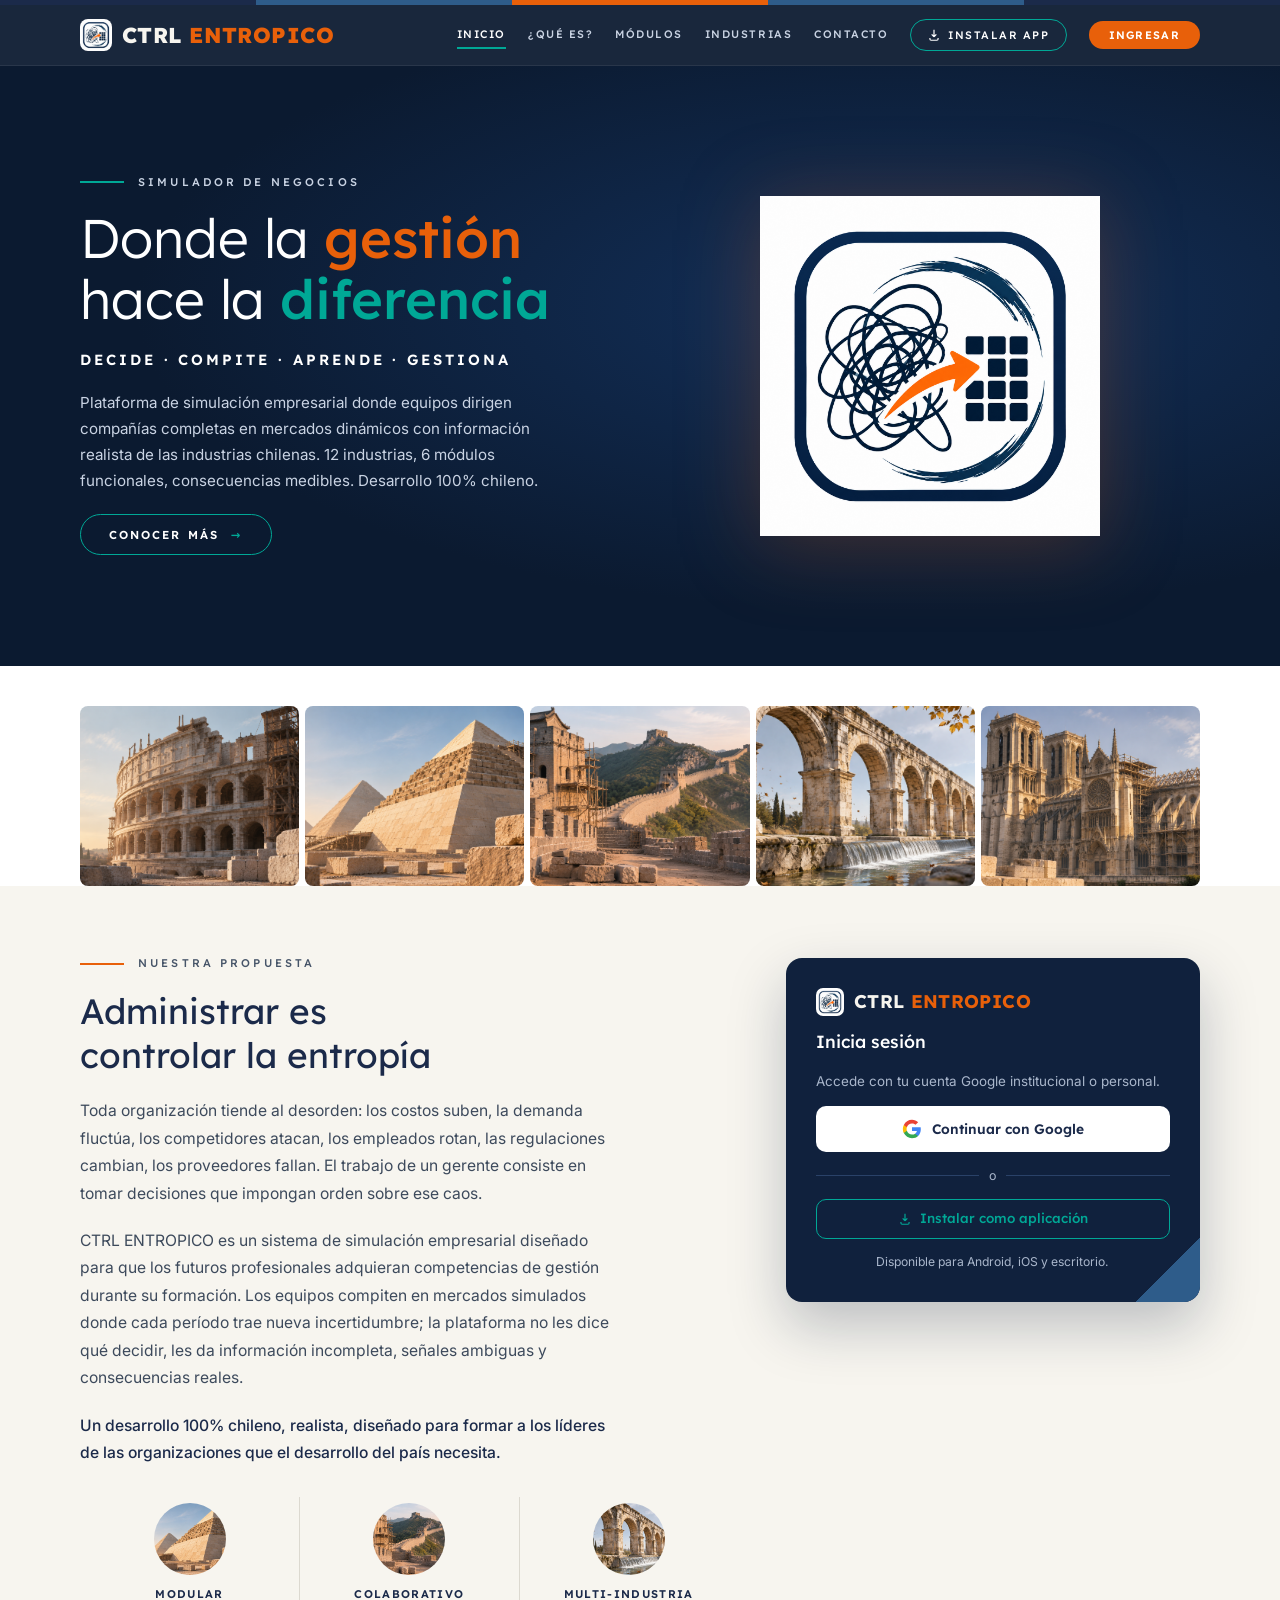
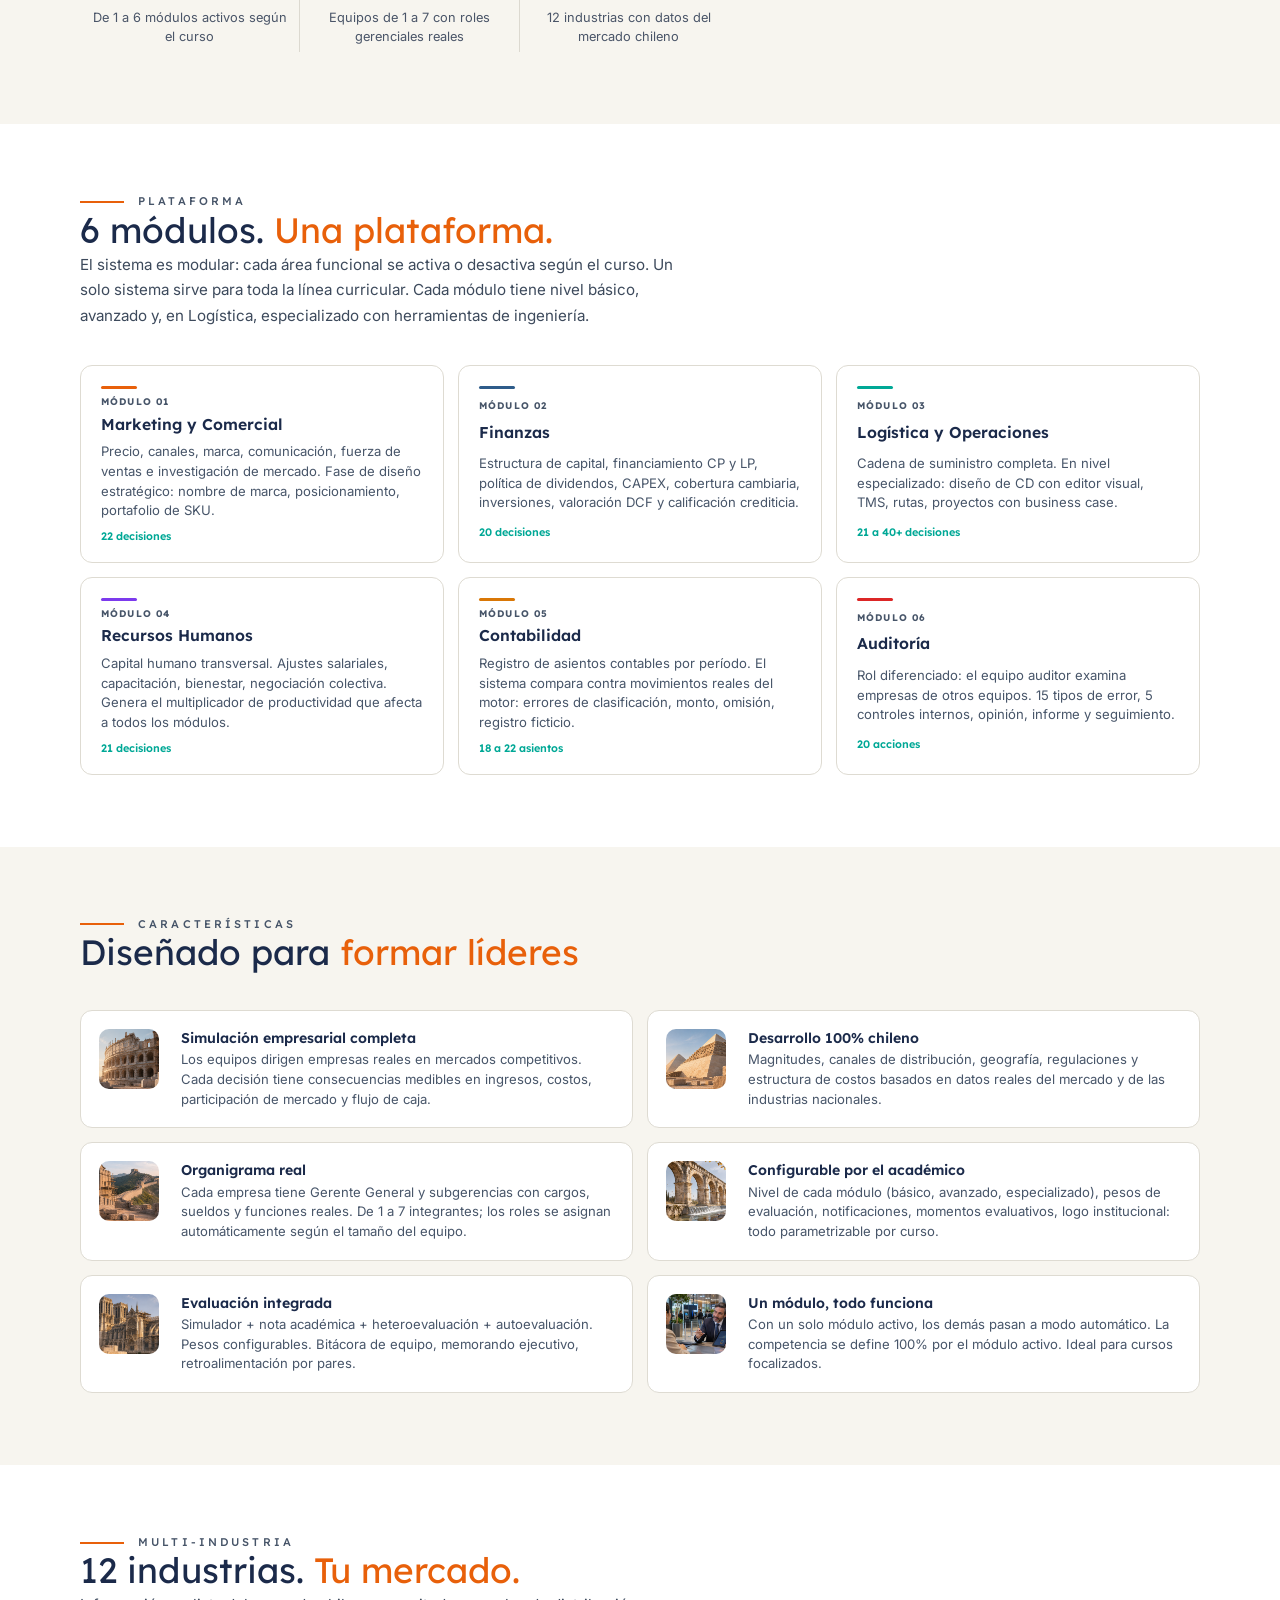
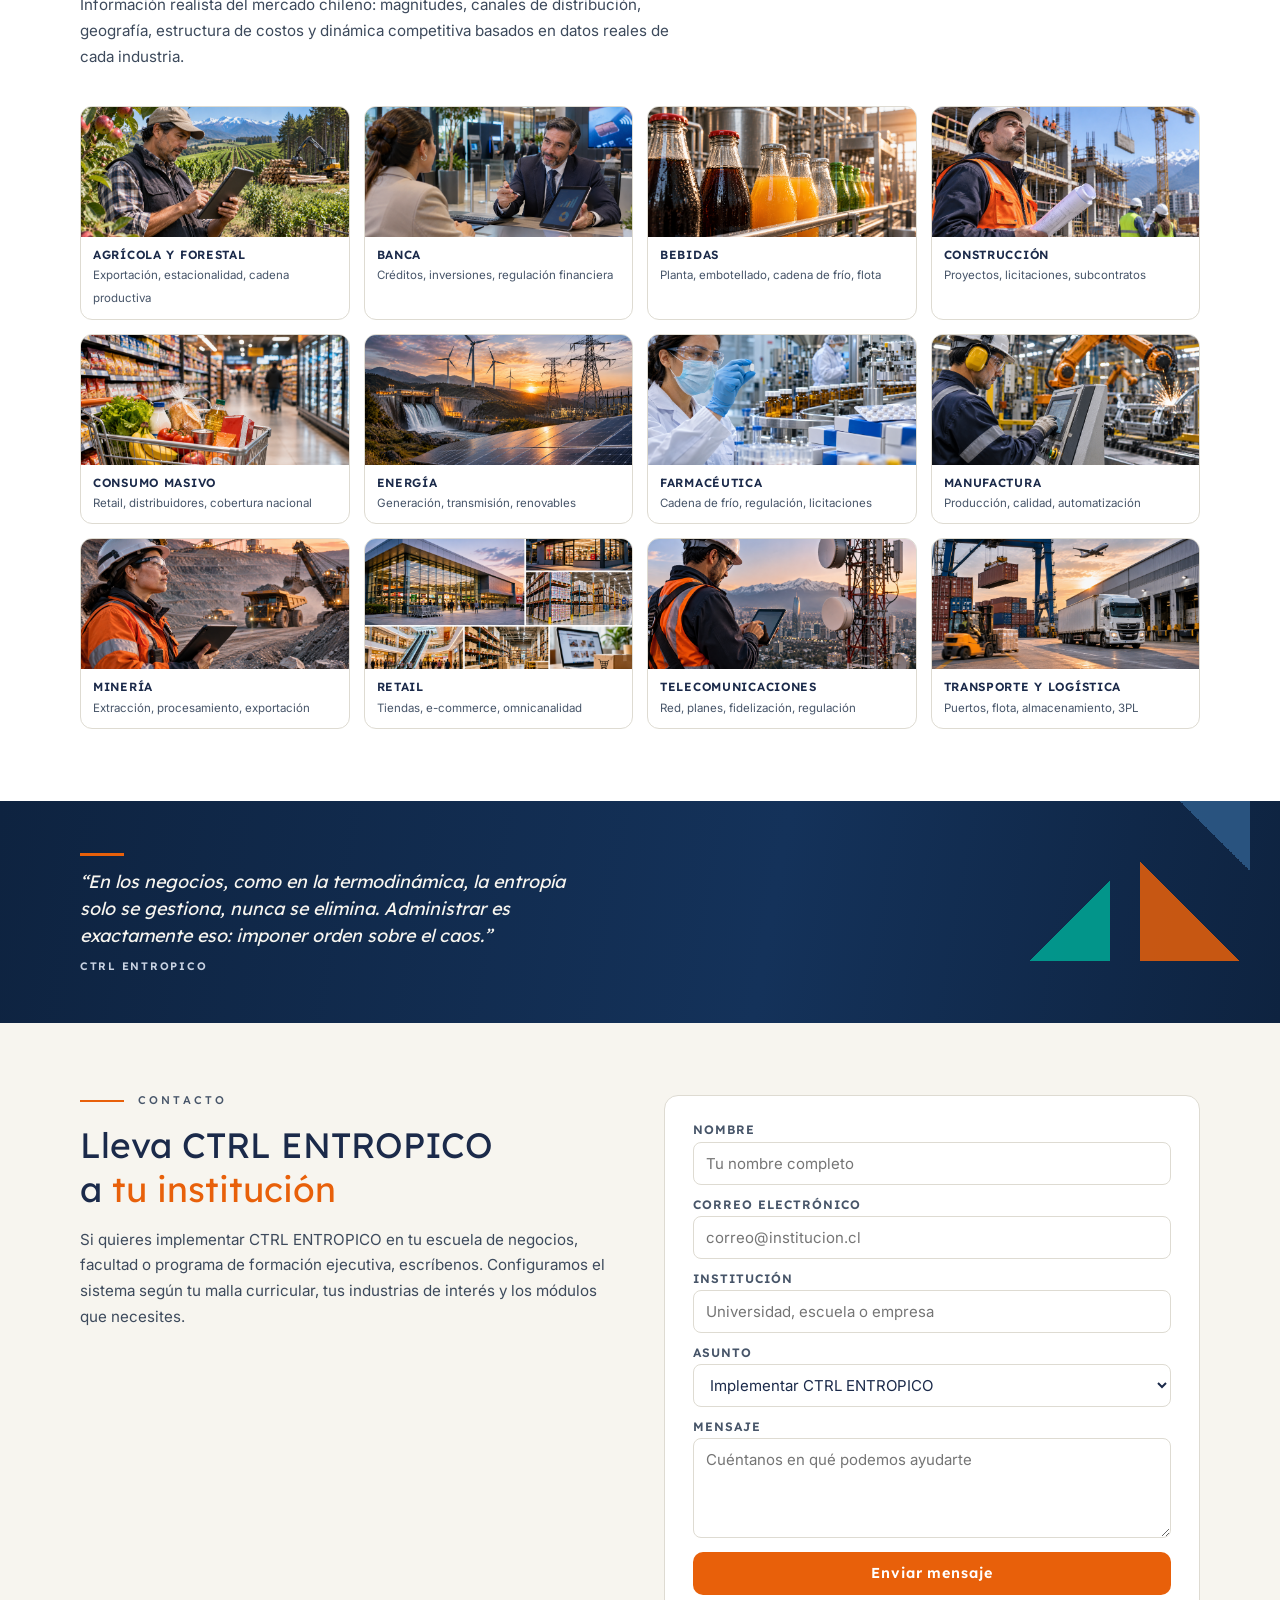
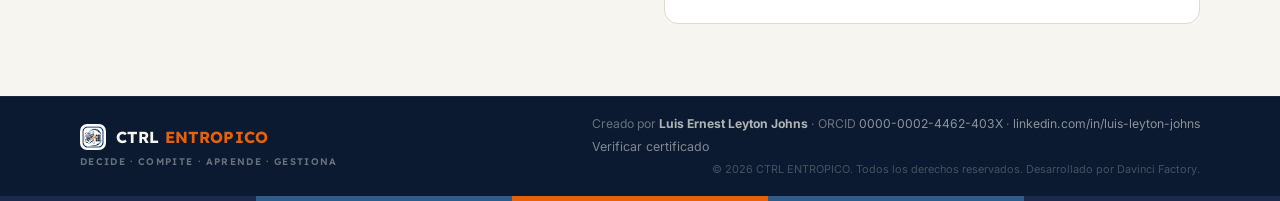
==== index.html @ 12abfb1a "Add files via upload" ====
<!DOCTYPE html>
<html lang="es">
<head>
<meta charset="utf-8">
<meta name="viewport" content="width=device-width, initial-scale=1, viewport-fit=cover">
<title>CTRL ENTROPICO &mdash; Simulador de Negocios</title>
<meta name="description" content="CTRL ENTROPICO: simulador de negocios con informaci&oacute;n realista del mercado chileno. 12 industrias, 6 m&oacute;dulos funcionales. Desarrollo 100% chileno.">
<link rel="preconnect" href="https://fonts.googleapis.com">
<link rel="stylesheet" href="https://fonts.googleapis.com/css2?family=Lexend:wght@300;400;500;600;700;800&family=Inter:wght@400;500;600&display=swap">
<link rel="icon" href="img/icon.png" type="image/png">
<style>
/* ═══════════════════════════════════════════════════
   CTRL ENTROPICO · Landing Page
   Tipograf&iacute;a: Lexend (display) + Inter (cuerpo)
   ═══════════════════════════════════════════════════ */
:root{
  --navy:#1B2A4A;--navy-deep:#0B1A30;--blue:#2E5C8A;
  --orange:#E8600A;--orange-t:#B84A08;--turquesa:#00A896;--turquesa-t:#007A6D;
  --marfil:#F7F5EF;--pizarra:#475569;--borde:#DEDBD2;--sup:#FFFFFF;--suave:#EFECE4;
  --disp:"Lexend",system-ui,sans-serif;--sans:"Inter",system-ui,sans-serif;
}
*{box-sizing:border-box}
html{scroll-behavior:smooth}
html,body{margin:0;min-height:100%}
body{background:var(--sup);color:var(--navy);font:15px/1.55 var(--sans)}
h1,h2,h3,h4{font-family:var(--disp);margin:0;text-wrap:balance}
a{color:var(--blue);text-decoration:none}
img{max-width:100%;display:block}
button{font:inherit;cursor:pointer}

/* Contenedor */
.in{max-width:1160px;margin:0 auto;padding-left:max(20px,env(safe-area-inset-left));padding-right:max(20px,env(safe-area-inset-right))}

/* Franja */
.franja{display:flex;height:5px}.franja i{flex:1}

/* ── BARRA NAV ── */
.p-barra{border-bottom:1px solid rgba(255,255,255,.07);position:sticky;top:0;z-index:20;background:rgba(11,26,48,.94);backdrop-filter:blur(8px)}
.p-barra .in{display:flex;align-items:center;justify-content:space-between;gap:16px;padding-block:14px}
.marca{display:flex;align-items:center;gap:10px;color:var(--marfil);text-decoration:none}
.marca img{height:32px;width:32px;border-radius:8px}
.marca .word{font:800 1.35rem/1 var(--disp);letter-spacing:.02em}
.marca .word em{font-style:normal;color:var(--orange)}
.p-nav{display:flex;gap:22px;align-items:center}
.p-nav a{color:#C9D3E3;font:500 .68rem/1 var(--disp);letter-spacing:.14em;text-transform:uppercase;padding:8px 0;border-bottom:2px solid transparent;transition:all .2s}
.p-nav a:hover,.p-nav a.activo{color:#fff;border-bottom-color:var(--turquesa)}
.p-nav .p-instalar{border:1px solid var(--turquesa);border-radius:999px;padding:8px 16px;color:#fff;display:inline-flex;align-items:center;gap:7px}
.p-nav .p-instalar:hover{background:rgba(0,168,150,.15)}
.p-nav .p-ingresar{background:var(--orange);border:0;border-radius:999px;padding:9px 20px;color:#fff;font:600 .68rem/1 var(--disp);letter-spacing:.12em;text-transform:uppercase}
.p-nav .p-ingresar:hover{background:var(--orange-t)}

/* ── HERO ── */
.p-hero{position:relative;overflow:hidden;background:radial-gradient(ellipse at 70% 40%,#13305A 0%,var(--navy-deep) 60%);min-height:600px;display:flex;align-items:center}
.p-hero .in{display:grid;grid-template-columns:1fr 1fr;align-items:center;gap:40px;padding-block:60px}
.p-texto{display:grid;gap:20px;position:relative;z-index:1}
.p-rotulo{display:flex;align-items:center;gap:14px;font:500 .7rem/1 var(--disp);letter-spacing:.28em;text-transform:uppercase;color:#C9D3E3}
.p-rotulo::before{content:"";width:44px;height:2px;background:var(--turquesa)}
.p-hero h1{font:300 clamp(2.2rem,4.5vw,3.4rem)/1.12 var(--disp);color:#fff}
.p-hero h1 em{font-style:normal;font-weight:500;color:var(--orange)}
.p-hero h1 b{font-weight:500;color:var(--turquesa)}
.p-lema{font:600 clamp(.76rem,1.3vw,.92rem)/1.4 var(--disp);letter-spacing:.2em;text-transform:uppercase;color:#fff;margin:0}
.p-bajada{margin:0;max-width:460px;font-size:.95rem;line-height:1.7;color:#C9D3E3}
.p-boton{justify-self:start;background:none;color:#fff;border:1.5px solid var(--turquesa);border-radius:999px;padding:14px 28px;font:600 .72rem/1 var(--disp);letter-spacing:.18em;text-transform:uppercase;display:inline-flex;gap:12px;transition:background .2s}
.p-boton:hover{background:rgba(0,168,150,.15)}
.p-boton span{color:var(--turquesa)}
/* Logo en hero */
.p-hero-logo{display:flex;align-items:center;justify-content:center}
.p-hero-logo img{max-width:340px;width:80%;filter:drop-shadow(0 8px 40px rgba(232,96,10,.25));animation:flotar 4s ease-in-out infinite}
@keyframes flotar{0%,100%{transform:translateY(0)}50%{transform:translateY(-12px)}}

/* ── GALERÍA CIVILIZACIONES ── */
.p-galeria{background:var(--sup);padding-block:40px 0}
.galeria-strip{display:flex;gap:6px;overflow:hidden;height:180px}
.galeria-strip img{height:100%;flex:1;min-width:0;object-fit:cover;border-radius:8px;transition:flex .3s}
.galeria-strip img:hover{flex:1.5}

/* ── PROPUESTA + LOGIN ── */
.p-propuesta{background:var(--marfil);color:var(--navy)}
.p-propuesta .in{display:grid;grid-template-columns:minmax(0,1.35fr) minmax(310px,.85fr);gap:48px;padding-block:72px;align-items:start}
.p-izq{display:grid;gap:20px}
.p-rotulo.oscuro{color:var(--pizarra)}
.p-rotulo.oscuro::before{background:var(--orange)}
.p-propuesta h2{font:400 clamp(1.6rem,2.8vw,2.2rem)/1.25 var(--disp);max-width:520px}
.p-parrafo{margin:0;font-size:.98rem;line-height:1.75;color:#3D4A5C;max-width:540px}
/* Pilares */
.pilares{display:grid;grid-template-columns:repeat(3,1fr);margin-top:10px}
.pilar{display:grid;justify-items:center;align-content:start;text-align:center;gap:8px;padding:6px 12px;border-left:1px solid #DCD9D0}
.pilar:first-child{border-left:0}
.pilar .ico{width:72px;height:72px;border-radius:50%;overflow:hidden}
.pilar .ico img{width:100%;height:100%;object-fit:cover}
.pilar b{font:600 .7rem/1.3 var(--disp);letter-spacing:.12em;text-transform:uppercase;margin-top:4px}
.pilar p{margin:0;font-size:.8rem;line-height:1.45;color:#4A5568}
/* Caja acceso */
.p-acceso{background:#10213D;color:#E8EEF7;border-radius:16px;padding:30px;display:grid;gap:14px;box-shadow:0 24px 56px rgba(16,33,61,.25);position:relative;overflow:hidden}
.p-acceso::after{content:"";position:absolute;right:0;bottom:0;width:64px;height:64px;background:linear-gradient(135deg,transparent 50%,var(--blue) 50%)}
.p-acceso .marca .word{font:700 1.15rem/1 var(--disp)}
.p-acceso h3{font:500 1.1rem/1.3 var(--disp);color:#fff;margin:0}
.p-sub{margin:4px 0 0;font-size:.84rem;color:#A9B6CB}
.btn-google{background:#fff;color:var(--navy);border:0;border-radius:10px;padding:13px;font:600 .86rem/1 var(--disp);display:flex;align-items:center;justify-content:center;gap:10px;width:100%;position:relative;z-index:1}
.btn-google:hover{background:#f0f0f0}
.btn-google svg{width:20px;height:20px;flex:none}
.p-sep{display:flex;align-items:center;gap:10px;font-size:.78rem;color:#A9B6CB}
.p-sep::before,.p-sep::after{content:"";flex:1;height:1px;background:#2A4268}
.p-entrar{background:none;color:var(--turquesa);border:1px solid var(--turquesa);border-radius:10px;padding:12px;font:500 .84rem/1 var(--disp);display:flex;align-items:center;justify-content:center;gap:8px;width:100%;position:relative;z-index:1}
.p-entrar:hover{background:rgba(0,168,150,.1)}
.p-nota{margin:0;text-align:center;font-size:.76rem;color:#A9B6CB;position:relative;z-index:1}

/* ── MÓDULOS ── */
.p-modulos{background:var(--sup);padding-block:72px}
.p-modulos .in{display:grid;gap:36px}
.p-modulos h2{font:400 clamp(1.6rem,2.8vw,2.2rem)/1.25 var(--disp)}
.p-modulos h2 em{font-style:normal;color:var(--orange)}
.modulos-intro{font-size:.95rem;line-height:1.7;color:#3D4A5C;max-width:620px;margin:0}
.modulos-grid{display:grid;grid-template-columns:repeat(3,1fr);gap:14px}
.mod-card{background:var(--sup);border:1px solid var(--borde);border-radius:12px;padding:20px;display:grid;gap:8px;transition:border-color .2s}
.mod-card:hover{border-color:var(--blue)}
.mod-card .mod-borde{width:36px;height:3px;border-radius:2px}
.mod-card .mod-num{font:700 .6rem/1 var(--disp);letter-spacing:.12em;text-transform:uppercase;color:var(--pizarra)}
.mod-card h3{font:600 .98rem/1.25 var(--disp)}
.mod-card p{margin:0;font-size:.82rem;line-height:1.5;color:var(--pizarra)}
.mod-card .mod-tag{font:600 .68rem/1 var(--disp);color:var(--turquesa);margin-top:2px}

/* ── CARACTERÍSTICAS ── */
.p-caract{background:var(--marfil);padding-block:72px}
.p-caract .in{display:grid;gap:36px}
.p-caract h2{font:400 clamp(1.6rem,2.8vw,2.2rem)/1.25 var(--disp)}
.p-caract h2 em{font-style:normal;color:var(--orange)}
.caract-grid{display:grid;grid-template-columns:repeat(2,1fr);gap:14px}
.caract-item{display:grid;grid-template-columns:68px 1fr;gap:14px;align-items:start;padding:18px;background:var(--sup);border:1px solid var(--borde);border-radius:12px}
.caract-item .c-img{width:60px;height:60px;border-radius:10px;overflow:hidden}
.caract-item .c-img img{width:100%;height:100%;object-fit:cover}
.caract-item h4{font:600 .88rem/1.3 var(--disp);margin-bottom:3px}
.caract-item p{margin:0;font-size:.82rem;line-height:1.5;color:var(--pizarra)}

/* ── INDUSTRIAS ── */
.p-industrias{background:var(--sup);padding-block:72px}
.p-industrias .in{display:grid;gap:36px}
.p-industrias h2{font:400 clamp(1.6rem,2.8vw,2.2rem)/1.25 var(--disp)}
.p-industrias h2 em{font-style:normal;color:var(--orange)}
.p-industrias .intro{font-size:.95rem;line-height:1.7;color:#3D4A5C;max-width:600px;margin:0}
.ind-grid{display:grid;grid-template-columns:repeat(4,1fr);gap:14px}
.ind-card{border:1px solid var(--borde);border-radius:12px;overflow:hidden;background:var(--sup);transition:border-color .2s}
.ind-card:hover{border-color:var(--blue)}
.ind-card .ind-img{height:130px;overflow:hidden}
.ind-card .ind-img img{width:100%;height:100%;object-fit:cover;transition:transform .3s}
.ind-card:hover .ind-img img{transform:scale(1.05)}
.ind-card .ind-info{padding:10px 12px}
.ind-card .ind-info b{display:block;font:600 .74rem/1.3 var(--disp);letter-spacing:.06em;text-transform:uppercase}
.ind-card .ind-info small{font-size:.72rem;color:var(--pizarra);line-height:1.4}

/* ── CITA ── */
.p-cita{background:linear-gradient(100deg,#0E2340 0%,#14325A 60%,#0E2340 100%);position:relative;overflow:hidden}
.p-cita::after{content:"";position:absolute;right:0;top:0;bottom:0;width:300px;background:
  linear-gradient(135deg,transparent 50%,var(--turquesa) 50%) 50px 80px/80px 80px no-repeat,
  linear-gradient(45deg,var(--orange) 50%,transparent 50%) 160px 60px/100px 100px no-repeat,
  linear-gradient(225deg,var(--blue) 50%,transparent 50%) 200px 0/70px 70px no-repeat;opacity:.85}
.p-cita .in{padding-block:52px}
.p-cita blockquote{margin:0;max-width:500px;display:grid;gap:12px;position:relative;z-index:1}
.p-cita blockquote::before{content:"";width:44px;height:3px;background:var(--orange)}
.p-cita blockquote p{font:400 1.12rem/1.5 var(--disp);color:var(--marfil);font-style:italic;margin:0}
.p-cita cite{font:600 .68rem/1 var(--disp);letter-spacing:.16em;text-transform:uppercase;color:#C9D3E3;font-style:normal}

/* ── CONTACTO ── */
.p-contacto{background:var(--marfil);padding-block:72px}
.p-contacto .in{display:grid;grid-template-columns:1fr 1fr;gap:48px;align-items:start}
.p-contacto h2{font:400 clamp(1.6rem,2.8vw,2.2rem)/1.25 var(--disp)}
.p-contacto h2 em{font-style:normal;color:var(--orange)}
.contacto-info{display:grid;gap:16px}
.contacto-info p{margin:0;font-size:.95rem;line-height:1.7;color:#3D4A5C}
.contacto-dato{display:flex;align-items:center;gap:10px;font-size:.88rem;color:var(--navy)}
.contacto-dato svg{width:20px;height:20px;color:var(--orange);flex:none}
.contacto-form{background:var(--sup);border:1px solid var(--borde);border-radius:14px;padding:28px;display:grid;gap:14px}
.contacto-form label{font:600 .76rem/1 var(--disp);letter-spacing:.08em;text-transform:uppercase;color:var(--pizarra)}
.contacto-form input,.contacto-form textarea,.contacto-form select{width:100%;border:1px solid var(--borde);border-radius:8px;background:var(--sup);color:var(--navy);padding:10px 12px;font:15px/1.4 var(--sans)}
.contacto-form textarea{min-height:100px;resize:vertical}
.contacto-form input:focus,.contacto-form textarea:focus,.contacto-form select:focus{outline:2px solid var(--orange);outline-offset:2px}
.campo{display:grid;gap:5px}
.btn-enviar{background:var(--orange);color:#fff;border:0;border-radius:10px;padding:14px;font:600 .9rem/1 var(--disp);letter-spacing:.06em;width:100%}
.btn-enviar:hover{background:var(--orange-t)}
.form-ok{background:#E7F2EC;border:1px solid #B9D8C6;color:#1B6F45;border-radius:8px;padding:12px;font-size:.88rem;display:none}

/* ── FOOTER ── */
.p-footer{background:var(--navy-deep);border-top:1px solid rgba(255,255,255,.06)}
.p-footer .in{padding-block:18px;display:flex;justify-content:space-between;align-items:center;gap:16px;flex-wrap:wrap}
.p-footer .marca .word{font:700 1rem/1 var(--disp)}
.p-footer .lema{font:600 .6rem/1.4 var(--disp);letter-spacing:.14em;text-transform:uppercase;color:rgba(247,245,239,.4)}
.f-izq{display:grid;gap:5px}
.f-der{display:grid;gap:4px;text-align:right}
.f-der .autor{font-size:.76rem;color:rgba(247,245,239,.4)}
.f-der .autor a{color:rgba(247,245,239,.55)}
.f-der .autor a:hover{color:var(--orange)}
.f-der .copy{font-size:.68rem;color:rgba(247,245,239,.25)}
.f-links{display:flex;gap:12px}
.f-links a{color:rgba(247,245,239,.5);font-size:.78rem}
.f-links a:hover{color:var(--orange)}

/* ── RESPONSIVE ── */
@media(max-width:900px){
  .p-hero .in{grid-template-columns:1fr;text-align:center}
  .p-hero-logo{display:none}
  .p-texto{justify-items:center}
  .p-rotulo{justify-content:center}
  .p-bajada{text-align:center}
  .p-propuesta .in{grid-template-columns:1fr;gap:32px}
  .modulos-grid{grid-template-columns:repeat(2,1fr)}
  .caract-grid{grid-template-columns:1fr}
  .ind-grid{grid-template-columns:repeat(3,1fr)}
  .p-contacto .in{grid-template-columns:1fr}
}
@media(max-width:640px){
  .p-nav a:not(.p-instalar):not(.p-ingresar){display:none}
  .pilares{grid-template-columns:1fr}
  .modulos-grid{grid-template-columns:1fr}
  .ind-grid{grid-template-columns:repeat(2,1fr)}
  .galeria-strip{height:110px}
  .p-footer .in{flex-direction:column;text-align:center}
  .f-der{text-align:center}
}
</style>
</head>
<body>

<!-- Franja -->
<div class="franja">
  <i style="background:#1B2A4A"></i><i style="background:#2E5C8A"></i><i style="background:#E8600A"></i><i style="background:#2E5C8A"></i><i style="background:#1B2A4A"></i>
</div>

<!-- NAV -->
<nav class="p-barra">
  <div class="in">
    <a href="#" class="marca">
      <img src="img/icon.png" alt="CE">
      <span class="word">CTRL <em>ENTROPICO</em></span>
    </a>
    <div class="p-nav">
      <a href="#inicio" class="activo">Inicio</a>
      <a href="#que-es">&iquest;Qu&eacute; es?</a>
      <a href="#modulos">M&oacute;dulos</a>
      <a href="#industrias">Industrias</a>
      <a href="#contacto">Contacto</a>
      <a class="p-instalar" href="#" id="btn-install-nav">
        <svg width="14" height="14" fill="none" stroke="currentColor" stroke-width="2" viewBox="0 0 24 24"><path d="M12 3v12m0 0l-4-4m4 4l4-4M5 17v2a2 2 0 002 2h10a2 2 0 002-2v-2"/></svg>
        Instalar App
      </a>
      <a href="#acceso" class="p-ingresar">Ingresar</a>
    </div>
  </div>
</nav>

<!-- HERO -->
<section class="p-hero" id="inicio">
  <div class="in">
    <div class="p-texto">
      <div class="p-rotulo">Simulador de Negocios</div>
      <h1>Donde la <em>gesti&oacute;n</em> hace la <b>diferencia</b></h1>
      <p class="p-lema">Decide &middot; Compite &middot; Aprende &middot; Gestiona</p>
      <p class="p-bajada">
        Plataforma de simulaci&oacute;n empresarial donde equipos dirigen compa&ntilde;&iacute;as
        completas en mercados din&aacute;micos con informaci&oacute;n realista de las industrias
        chilenas. 12 industrias, 6 m&oacute;dulos funcionales, consecuencias medibles.
        Desarrollo 100% chileno.
      </p>
      <a href="#que-es" class="p-boton">Conocer m&aacute;s <span>&rarr;</span></a>
    </div>
    <div class="p-hero-logo">
      <img src="img/icon.png" alt="CTRL ENTROPICO">
    </div>
  </div>
</section>

<!-- GALERÍA CIVILIZACIONES -->
<section class="p-galeria">
  <div class="in">
    <div class="galeria-strip">
      <img src="img/landing/coliseo.png" alt="Coliseo">
      <img src="img/landing/piramides.png" alt="Pir&aacute;mides">
      <img src="img/landing/muralla.png" alt="Gran Muralla">
      <img src="img/landing/acueducto.png" alt="Acueducto">
      <img src="img/landing/notredame.png" alt="Notre-Dame">
    </div>
  </div>
</section>

<!-- PROPUESTA + LOGIN -->
<section class="p-propuesta" id="que-es">
  <div class="in">
    <div class="p-izq">
      <div class="p-rotulo oscuro">Nuestra propuesta</div>
      <h2>Administrar es controlar la entrop&iacute;a</h2>
      <p class="p-parrafo">
        Toda organizaci&oacute;n tiende al desorden: los costos suben, la demanda fluct&uacute;a,
        los competidores atacan, los empleados rotan, las regulaciones cambian, los proveedores fallan.
        El trabajo de un gerente consiste en tomar decisiones que impongan orden sobre ese caos.
      </p>
      <p class="p-parrafo">
        CTRL ENTROPICO es un sistema de simulaci&oacute;n empresarial dise&ntilde;ado para que los
        futuros profesionales adquieran competencias de gesti&oacute;n durante su formaci&oacute;n.
        Los equipos compiten en mercados simulados donde cada per&iacute;odo trae nueva incertidumbre;
        la plataforma no les dice qu&eacute; decidir, les da informaci&oacute;n incompleta,
        se&ntilde;ales ambiguas y consecuencias reales.
      </p>
      <p class="p-parrafo" style="font-weight:500;color:var(--navy)">
        Un desarrollo 100% chileno, realista, dise&ntilde;ado para formar a los l&iacute;deres
        de las organizaciones que el desarrollo del pa&iacute;s necesita.
      </p>

      <div class="pilares">
        <div class="pilar">
          <div class="ico"><img src="img/landing/piramides.png" alt=""></div>
          <b>Modular</b>
          <p>De 1 a 6 m&oacute;dulos activos seg&uacute;n el curso</p>
        </div>
        <div class="pilar">
          <div class="ico"><img src="img/landing/muralla.png" alt=""></div>
          <b>Colaborativo</b>
          <p>Equipos de 1 a 7 con roles gerenciales reales</p>
        </div>
        <div class="pilar">
          <div class="ico"><img src="img/landing/acueducto.png" alt=""></div>
          <b>Multi-industria</b>
          <p>12 industrias con datos del mercado chileno</p>
        </div>
      </div>
    </div>

    <!-- CAJA ACCESO -->
    <div class="p-acceso" id="acceso">
      <div class="marca" style="display:flex;align-items:center">
        <img src="img/icon.png" alt="" style="height:28px;width:28px;border-radius:7px">
        <span class="word">CTRL <em>ENTROPICO</em></span>
      </div>
      <h3>Inicia sesi&oacute;n</h3>
      <p class="p-sub">Accede con tu cuenta Google institucional o personal.</p>
      <button class="btn-google" id="btn-google">
        <svg viewBox="0 0 24 24" width="20" height="20"><path d="M22.56 12.25c0-.78-.07-1.53-.2-2.25H12v4.26h5.92a5.06 5.06 0 0 1-2.2 3.32v2.77h3.57c2.08-1.92 3.28-4.74 3.28-8.1z" fill="#4285F4"/><path d="M12 23c2.97 0 5.46-.98 7.28-2.66l-3.57-2.77c-.98.66-2.23 1.06-3.71 1.06-2.86 0-5.29-1.93-6.16-4.53H2.18v2.84C3.99 20.53 7.7 23 12 23z" fill="#34A853"/><path d="M5.84 14.09c-.22-.66-.35-1.36-.35-2.09s.13-1.43.35-2.09V7.07H2.18A10.96 10.96 0 0 0 1 12c0 1.77.42 3.45 1.18 4.93l3.66-2.84z" fill="#FBBC05"/><path d="M12 5.38c1.62 0 3.06.56 4.21 1.64l3.15-3.15C17.45 2.09 14.97 1 12 1 7.7 1 3.99 3.47 2.18 7.07l3.66 2.84c.87-2.6 3.3-4.53 6.16-4.53z" fill="#EA4335"/></svg>
        Continuar con Google
      </button>
      <div class="p-sep">o</div>
      <button class="p-entrar" id="btn-install-caja">
        <svg width="14" height="14" fill="none" stroke="currentColor" stroke-width="2" viewBox="0 0 24 24"><path d="M12 3v12m0 0l-4-4m4 4l4-4M5 17v2a2 2 0 002 2h10a2 2 0 002-2v-2"/></svg>
        Instalar como aplicaci&oacute;n
      </button>
      <p class="p-nota">Disponible para Android, iOS y escritorio.</p>
    </div>
  </div>
</section>

<!-- MÓDULOS -->
<section class="p-modulos" id="modulos">
  <div class="in">
    <div>
      <div class="p-rotulo oscuro">Plataforma</div>
      <h2>6 m&oacute;dulos. <em>Una plataforma.</em></h2>
      <p class="modulos-intro">
        El sistema es modular: cada &aacute;rea funcional se activa o desactiva seg&uacute;n el curso.
        Un solo sistema sirve para toda la l&iacute;nea curricular. Cada m&oacute;dulo tiene nivel
        b&aacute;sico, avanzado y, en Log&iacute;stica, especializado con herramientas de ingenier&iacute;a.
      </p>
    </div>
    <div class="modulos-grid">
      <div class="mod-card">
        <div class="mod-borde" style="background:var(--orange)"></div>
        <span class="mod-num">M&oacute;dulo 01</span>
        <h3>Marketing y Comercial</h3>
        <p>Precio, canales, marca, comunicaci&oacute;n, fuerza de ventas e investigaci&oacute;n de mercado. Fase de dise&ntilde;o estrat&eacute;gico: nombre de marca, posicionamiento, portafolio de SKU.</p>
        <span class="mod-tag">22 decisiones</span>
      </div>
      <div class="mod-card">
        <div class="mod-borde" style="background:var(--blue)"></div>
        <span class="mod-num">M&oacute;dulo 02</span>
        <h3>Finanzas</h3>
        <p>Estructura de capital, financiamiento CP y LP, pol&iacute;tica de dividendos, CAPEX, cobertura cambiaria, inversiones, valoraci&oacute;n DCF y calificaci&oacute;n crediticia.</p>
        <span class="mod-tag">20 decisiones</span>
      </div>
      <div class="mod-card">
        <div class="mod-borde" style="background:var(--turquesa)"></div>
        <span class="mod-num">M&oacute;dulo 03</span>
        <h3>Log&iacute;stica y Operaciones</h3>
        <p>Cadena de suministro completa. En nivel especializado: dise&ntilde;o de CD con editor visual, TMS, rutas, proyectos con business case.</p>
        <span class="mod-tag">21 a 40+ decisiones</span>
      </div>
      <div class="mod-card">
        <div class="mod-borde" style="background:#7C3AED"></div>
        <span class="mod-num">M&oacute;dulo 04</span>
        <h3>Recursos Humanos</h3>
        <p>Capital humano transversal. Ajustes salariales, capacitaci&oacute;n, bienestar, negociaci&oacute;n colectiva. Genera el multiplicador de productividad que afecta a todos los m&oacute;dulos.</p>
        <span class="mod-tag">21 decisiones</span>
      </div>
      <div class="mod-card">
        <div class="mod-borde" style="background:#D97706"></div>
        <span class="mod-num">M&oacute;dulo 05</span>
        <h3>Contabilidad</h3>
        <p>Registro de asientos contables por per&iacute;odo. El sistema compara contra movimientos reales del motor: errores de clasificaci&oacute;n, monto, omisi&oacute;n, registro ficticio.</p>
        <span class="mod-tag">18 a 22 asientos</span>
      </div>
      <div class="mod-card">
        <div class="mod-borde" style="background:#DC2626"></div>
        <span class="mod-num">M&oacute;dulo 06</span>
        <h3>Auditor&iacute;a</h3>
        <p>Rol diferenciado: el equipo auditor examina empresas de otros equipos. 15 tipos de error, 5 controles internos, opini&oacute;n, informe y seguimiento.</p>
        <span class="mod-tag">20 acciones</span>
      </div>
    </div>
  </div>
</section>

<!-- CARACTERÍSTICAS -->
<section class="p-caract" id="caracteristicas">
  <div class="in">
    <div>
      <div class="p-rotulo oscuro">Caracter&iacute;sticas</div>
      <h2>Dise&ntilde;ado para <em>formar l&iacute;deres</em></h2>
    </div>
    <div class="caract-grid">
      <div class="caract-item">
        <div class="c-img"><img src="img/landing/coliseo.png" alt=""></div>
        <div>
          <h4>Simulaci&oacute;n empresarial completa</h4>
          <p>Los equipos dirigen empresas reales en mercados competitivos. Cada decisi&oacute;n tiene consecuencias medibles en ingresos, costos, participaci&oacute;n de mercado y flujo de caja.</p>
        </div>
      </div>
      <div class="caract-item">
        <div class="c-img"><img src="img/landing/piramides.png" alt=""></div>
        <div>
          <h4>Desarrollo 100% chileno</h4>
          <p>Magnitudes, canales de distribuci&oacute;n, geograf&iacute;a, regulaciones y estructura de costos basados en datos reales del mercado y de las industrias nacionales.</p>
        </div>
      </div>
      <div class="caract-item">
        <div class="c-img"><img src="img/landing/muralla.png" alt=""></div>
        <div>
          <h4>Organigrama real</h4>
          <p>Cada empresa tiene Gerente General y subgerencias con cargos, sueldos y funciones reales. De 1 a 7 integrantes; los roles se asignan autom&aacute;ticamente seg&uacute;n el tama&ntilde;o del equipo.</p>
        </div>
      </div>
      <div class="caract-item">
        <div class="c-img"><img src="img/landing/acueducto.png" alt=""></div>
        <div>
          <h4>Configurable por el acad&eacute;mico</h4>
          <p>Nivel de cada m&oacute;dulo (b&aacute;sico, avanzado, especializado), pesos de evaluaci&oacute;n, notificaciones, momentos evaluativos, logo institucional: todo parametrizable por curso.</p>
        </div>
      </div>
      <div class="caract-item">
        <div class="c-img"><img src="img/landing/notredame.png" alt=""></div>
        <div>
          <h4>Evaluaci&oacute;n integrada</h4>
          <p>Simulador + nota acad&eacute;mica + heteroevaluaci&oacute;n + autoevaluaci&oacute;n. Pesos configurables. Bit&aacute;cora de equipo, memorando ejecutivo, retroalimentaci&oacute;n por pares.</p>
        </div>
      </div>
      <div class="caract-item">
        <div class="c-img"><img src="img/industrias/banca.png" alt=""></div>
        <div>
          <h4>Un m&oacute;dulo, todo funciona</h4>
          <p>Con un solo m&oacute;dulo activo, los dem&aacute;s pasan a modo autom&aacute;tico. La competencia se define 100% por el m&oacute;dulo activo. Ideal para cursos focalizados.</p>
        </div>
      </div>
    </div>
  </div>
</section>

<!-- INDUSTRIAS (alfab&eacute;tico) -->
<section class="p-industrias" id="industrias">
  <div class="in">
    <div>
      <div class="p-rotulo oscuro">Multi-industria</div>
      <h2>12 industrias. <em>Tu mercado.</em></h2>
      <p class="intro">
        Informaci&oacute;n realista del mercado chileno: magnitudes, canales de distribuci&oacute;n,
        geograf&iacute;a, estructura de costos y din&aacute;mica competitiva basados en datos reales
        de cada industria.
      </p>
    </div>
    <div class="ind-grid">
      <div class="ind-card">
        <div class="ind-img"><img src="img/industrias/agricola.png" alt=""></div>
        <div class="ind-info"><b>Agr&iacute;cola y Forestal</b><small>Exportaci&oacute;n, estacionalidad, cadena productiva</small></div>
      </div>
      <div class="ind-card">
        <div class="ind-img"><img src="img/industrias/banca.png" alt=""></div>
        <div class="ind-info"><b>Banca</b><small>Cr&eacute;ditos, inversiones, regulaci&oacute;n financiera</small></div>
      </div>
      <div class="ind-card">
        <div class="ind-img"><img src="img/industrias/bebidas.png" alt=""></div>
        <div class="ind-info"><b>Bebidas</b><small>Planta, embotellado, cadena de fr&iacute;o, flota</small></div>
      </div>
      <div class="ind-card">
        <div class="ind-img"><img src="img/industrias/construccion.png" alt=""></div>
        <div class="ind-info"><b>Construcci&oacute;n</b><small>Proyectos, licitaciones, subcontratos</small></div>
      </div>
      <div class="ind-card">
        <div class="ind-img"><img src="img/industrias/consumo-masivo.png" alt=""></div>
        <div class="ind-info"><b>Consumo Masivo</b><small>Retail, distribuidores, cobertura nacional</small></div>
      </div>
      <div class="ind-card">
        <div class="ind-img"><img src="img/industrias/energia.png" alt=""></div>
        <div class="ind-info"><b>Energ&iacute;a</b><small>Generaci&oacute;n, transmisi&oacute;n, renovables</small></div>
      </div>
      <div class="ind-card">
        <div class="ind-img"><img src="img/industrias/farmaceutica.png" alt=""></div>
        <div class="ind-info"><b>Farmac&eacute;utica</b><small>Cadena de fr&iacute;o, regulaci&oacute;n, licitaciones</small></div>
      </div>
      <div class="ind-card">
        <div class="ind-img"><img src="img/industrias/manufactura.png" alt=""></div>
        <div class="ind-info"><b>Manufactura</b><small>Producci&oacute;n, calidad, automatizaci&oacute;n</small></div>
      </div>
      <div class="ind-card">
        <div class="ind-img"><img src="img/industrias/mineria.png" alt=""></div>
        <div class="ind-info"><b>Miner&iacute;a</b><small>Extracci&oacute;n, procesamiento, exportaci&oacute;n</small></div>
      </div>
      <div class="ind-card">
        <div class="ind-img"><img src="img/industrias/retail.png" alt=""></div>
        <div class="ind-info"><b>Retail</b><small>Tiendas, e-commerce, omnicanalidad</small></div>
      </div>
      <div class="ind-card">
        <div class="ind-img"><img src="img/industrias/telecomunicaciones.png" alt=""></div>
        <div class="ind-info"><b>Telecomunicaciones</b><small>Red, planes, fidelizaci&oacute;n, regulaci&oacute;n</small></div>
      </div>
      <div class="ind-card">
        <div class="ind-img"><img src="img/industrias/transporte.png" alt=""></div>
        <div class="ind-info"><b>Transporte y Log&iacute;stica</b><small>Puertos, flota, almacenamiento, 3PL</small></div>
      </div>
    </div>
  </div>
</section>

<!-- CITA -->
<section class="p-cita">
  <div class="in">
    <blockquote>
      <p>&ldquo;En los negocios, como en la termodin&aacute;mica, la entrop&iacute;a solo se gestiona, nunca se elimina. Administrar es exactamente eso: imponer orden sobre el caos.&rdquo;</p>
      <cite>CTRL ENTROPICO</cite>
    </blockquote>
  </div>
</section>

<!-- CONTACTO -->
<section class="p-contacto" id="contacto">
  <div class="in">
    <div class="contacto-info">
      <div class="p-rotulo oscuro">Contacto</div>
      <h2>Lleva CTRL ENTROPICO a <em>tu instituci&oacute;n</em></h2>
      <p>
        Si quieres implementar CTRL ENTROPICO en tu escuela de negocios, facultad o programa de
        formaci&oacute;n ejecutiva, escr&iacute;benos. Configuramos el sistema seg&uacute;n tu
        malla curricular, tus industrias de inter&eacute;s y los m&oacute;dulos que necesites.
      </p>
    </div>

    <form class="contacto-form" id="form-contacto" onsubmit="enviarContacto(event)">
      <div class="campo">
        <label>Nombre</label>
        <input type="text" name="nombre" required placeholder="Tu nombre completo">
      </div>
      <div class="campo">
        <label>Correo electr&oacute;nico</label>
        <input type="email" name="email" required placeholder="correo@institucion.cl">
      </div>
      <div class="campo">
        <label>Instituci&oacute;n</label>
        <input type="text" name="institucion" placeholder="Universidad, escuela o empresa">
      </div>
      <div class="campo">
        <label>Asunto</label>
        <select name="asunto">
          <option value="Implementaci&oacute;n">Implementar CTRL ENTROPICO</option>
          <option value="Demo">Solicitar una demo</option>
          <option value="Informaci&oacute;n">Informaci&oacute;n general</option>
          <option value="Otro">Otro</option>
        </select>
      </div>
      <div class="campo">
        <label>Mensaje</label>
        <textarea name="mensaje" required placeholder="Cu&eacute;ntanos en qu&eacute; podemos ayudarte"></textarea>
      </div>
      <button type="submit" class="btn-enviar">Enviar mensaje</button>
      <div class="form-ok" id="form-ok">Mensaje enviado. Te contactaremos pronto.</div>
    </form>
  </div>
</section>

<!-- FOOTER -->
<footer class="p-footer">
  <div class="in">
    <div class="f-izq">
      <a href="#" class="marca">
        <img src="img/icon.png" alt="" style="height:26px;width:26px;border-radius:7px">
        <span class="word">CTRL <em>ENTROPICO</em></span>
      </a>
      <span class="lema">Decide &middot; Compite &middot; Aprende &middot; Gestiona</span>
    </div>
    <div class="f-der">
      <span class="autor">
        Creado por <strong style="color:rgba(247,245,239,.7)">Luis Ernest Leyton Johns</strong> &middot;
        ORCID <a href="https://orcid.org/0000-0002-4462-403X" target="_blank">0000-0002-4462-403X</a> &middot;
        <a href="https://www.linkedin.com/in/luis-leyton-johns" target="_blank">linkedin.com/in/luis-leyton-johns</a>
      </span>
      <div class="f-links">
        <a href="verificacion.html">Verificar certificado</a>
      </div>
      <span class="copy">&copy; 2026 CTRL ENTROPICO. Todos los derechos reservados. Desarrollado por Davinci Factory.</span>
    </div>
  </div>
</footer>

<div class="franja">
  <i style="background:#1B2A4A"></i><i style="background:#2E5C8A"></i><i style="background:#E8600A"></i><i style="background:#2E5C8A"></i><i style="background:#1B2A4A"></i>
</div>

<script>
// Formulario de contacto via Apps Script
async function enviarContacto(e){
  e.preventDefault();
  const form=e.target;
  const btn=form.querySelector('.btn-enviar');
  btn.disabled=true;btn.textContent='Enviando...';
  const datos={
    nombre:form.nombre.value,
    email:form.email.value,
    institucion:form.institucion.value,
    asunto:form.asunto.value,
    mensaje:form.mensaje.value
  };
  try{
    // URL del Apps Script que reenvía a ambos Gmail
    const url='URL_APPS_SCRIPT_CONTACTO';
    await fetch(url,{method:'POST',body:JSON.stringify(datos),headers:{'Content-Type':'text/plain'}});
    document.getElementById('form-ok').style.display='block';
    form.reset();
  }catch(err){
    alert('Error al enviar. Intenta nuevamente.');
  }
  btn.disabled=false;btn.textContent='Enviar mensaje';
}
</script>

</body>
</html>
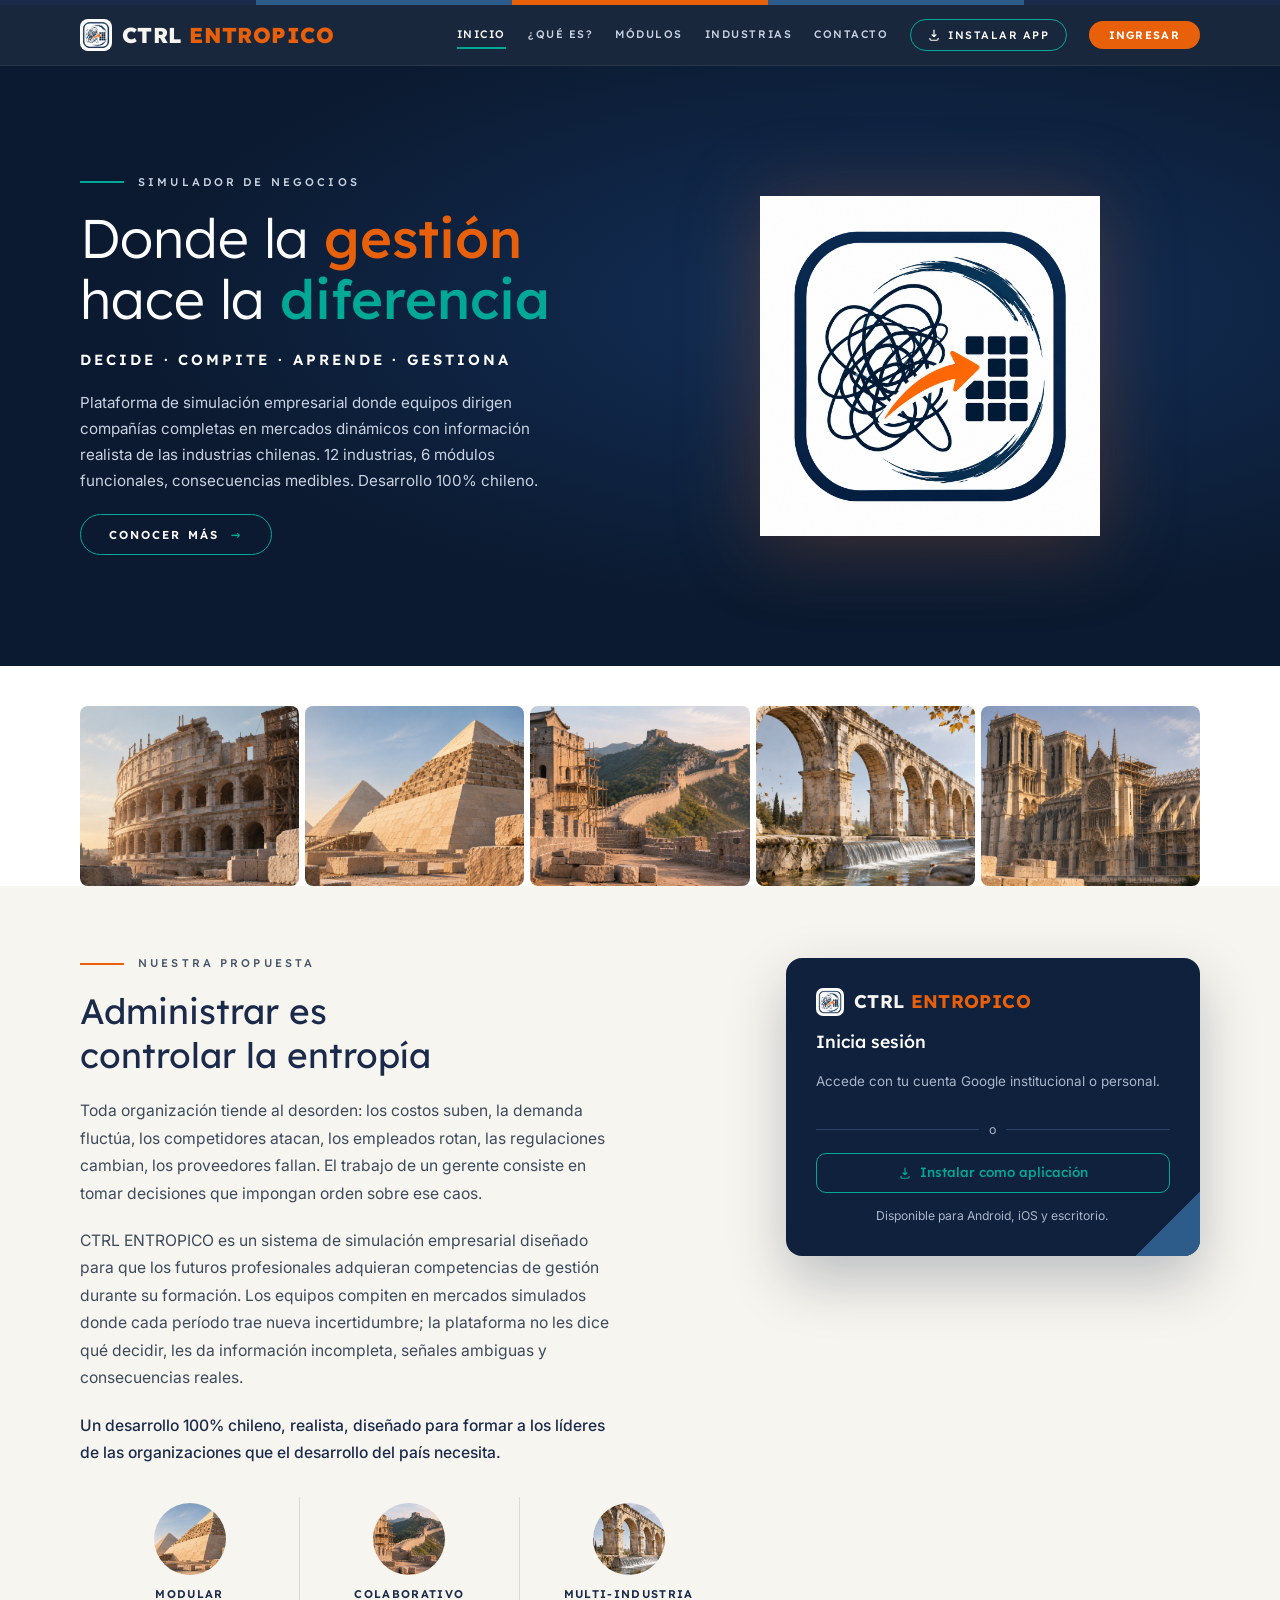
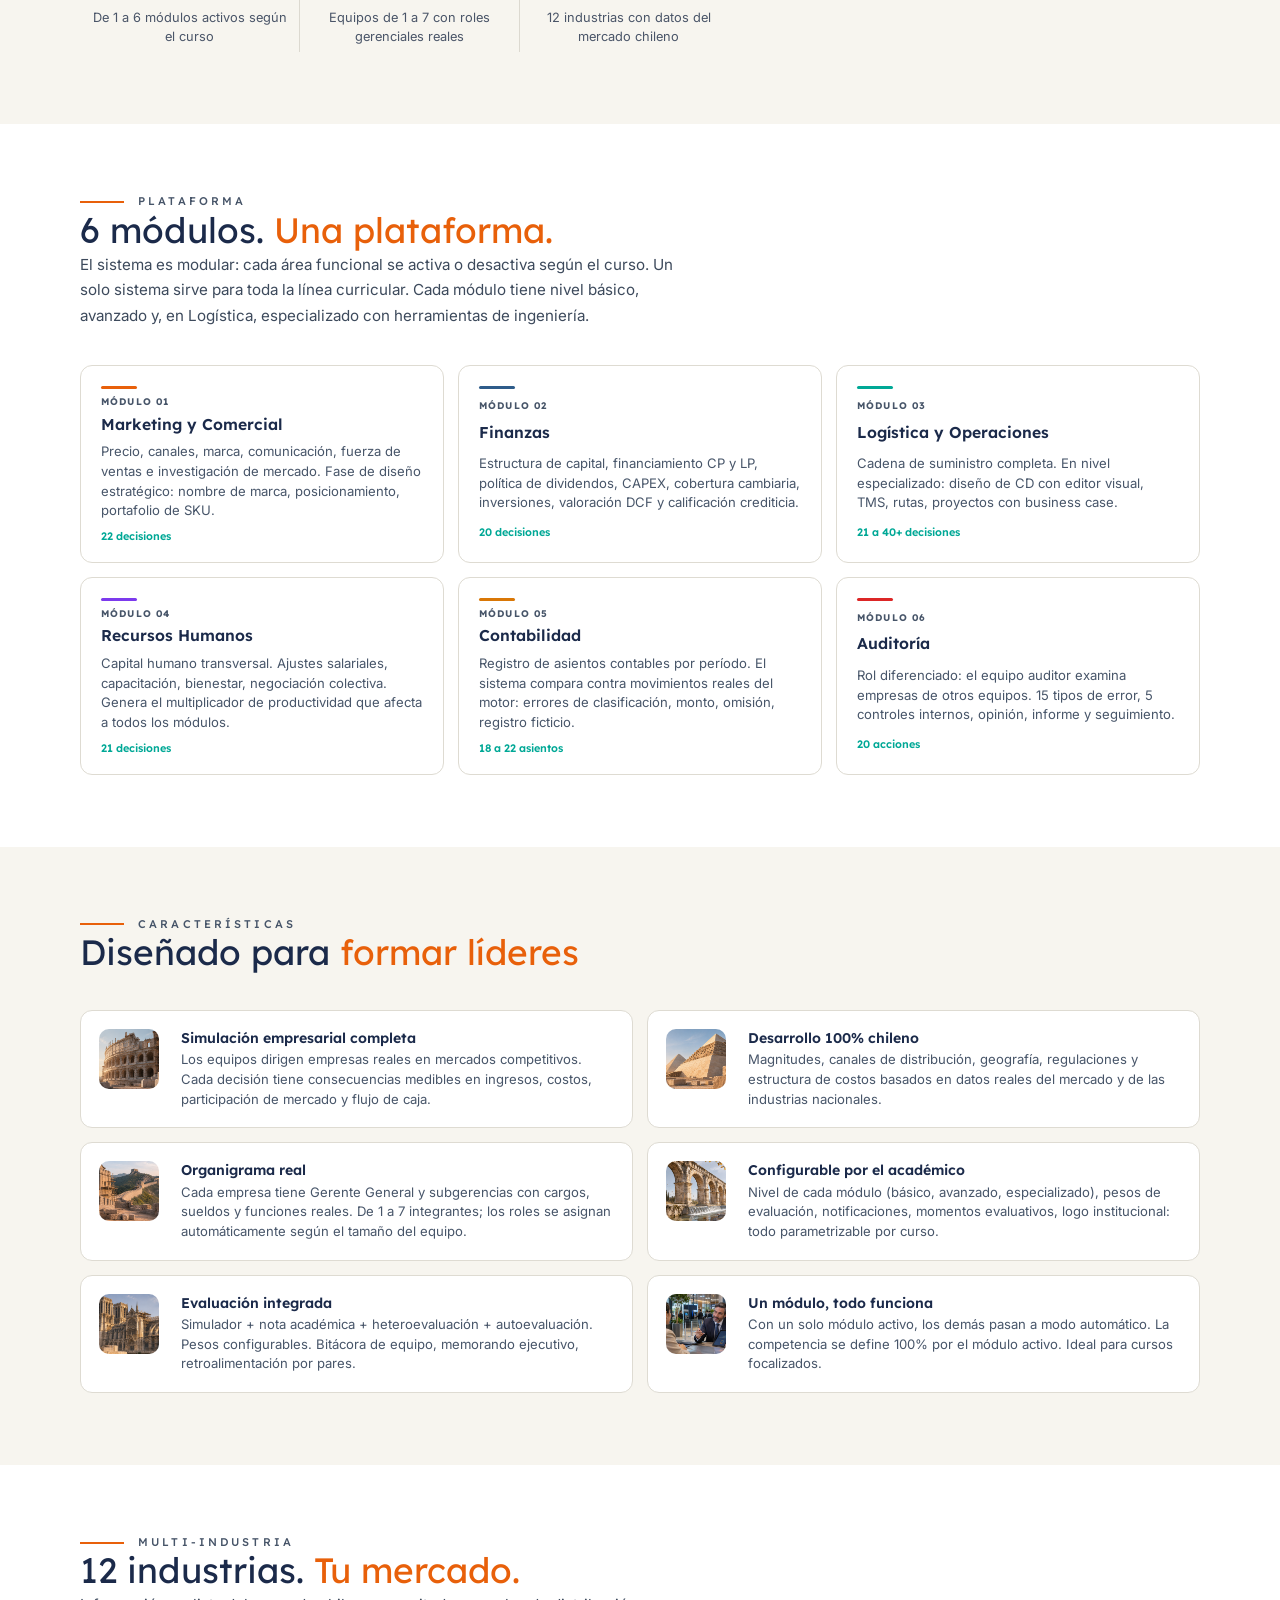
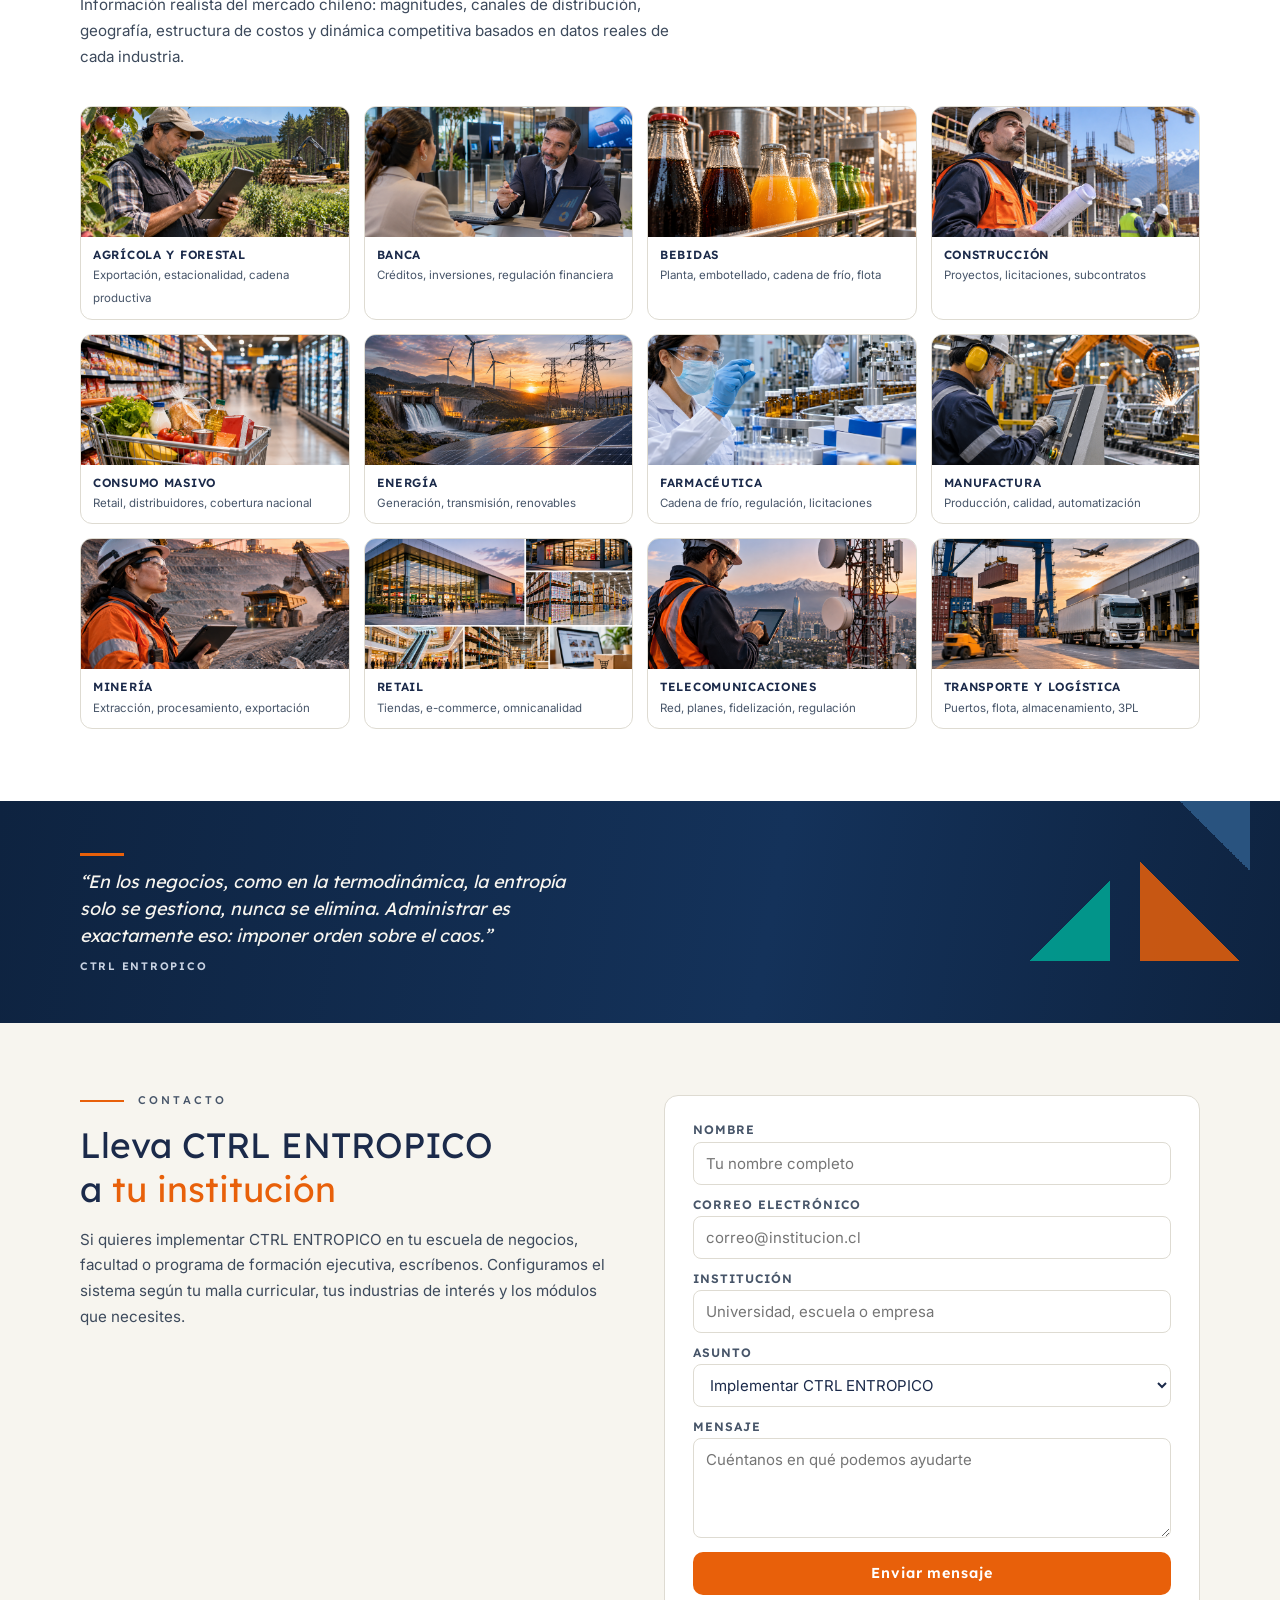
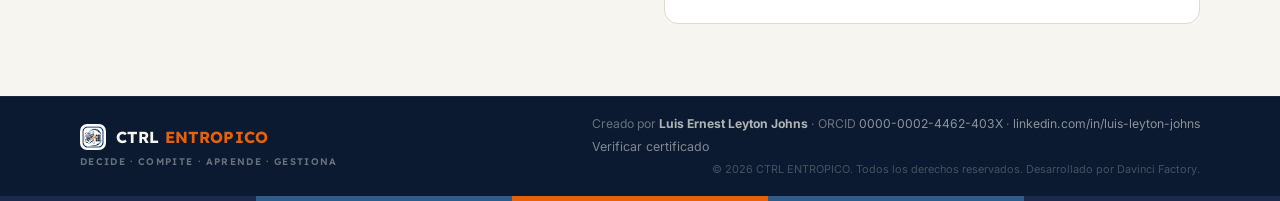
==== commit 15b7e526: "Add files via upload" ====
--- a/index.html
+++ b/index.html
@@ -5,9 +5,30 @@
 <meta name="viewport" content="width=device-width, initial-scale=1, viewport-fit=cover">
 <title>CTRL ENTROPICO &mdash; Simulador de Negocios</title>
 <meta name="description" content="CTRL ENTROPICO: simulador de negocios con informaci&oacute;n realista del mercado chileno. 12 industrias, 6 m&oacute;dulos funcionales. Desarrollo 100% chileno.">
+<meta property="og:type" content="website">
+<meta property="og:site_name" content="CTRL ENTROPICO">
+<meta property="og:locale" content="es_CL">
+<meta property="og:title" content="CTRL ENTROPICO — Simulador de Negocios">
+<meta property="og:description" content="Plataforma de simulación empresarial con información realista del mercado chileno. 12 industrias, 6 módulos funcionales. Desarrollo 100% chileno.">
+<meta property="og:url" content="https://luisleytonjohns.github.io/ctrl-entropico/">
+<meta property="og:image" content="https://luisleytonjohns.github.io/ctrl-entropico/img/og-image.png">
+<meta property="og:image:width" content="1200">
+<meta property="og:image:height" content="630">
+<meta property="og:image:alt" content="CTRL ENTROPICO. Simulador de Negocios.">
+<meta name="twitter:card" content="summary_large_image">
+<meta name="twitter:title" content="CTRL ENTROPICO — Simulador de Negocios">
+<meta name="twitter:description" content="Plataforma de simulación empresarial con información realista del mercado chileno. 12 industrias, 6 módulos funcionales.">
+<meta name="twitter:image" content="https://luisleytonjohns.github.io/ctrl-entropico/img/og-image.png">
 <link rel="preconnect" href="https://fonts.googleapis.com">
 <link rel="stylesheet" href="https://fonts.googleapis.com/css2?family=Lexend:wght@300;400;500;600;700;800&family=Inter:wght@400;500;600&display=swap">
 <link rel="icon" href="img/icon.png" type="image/png">
+<link rel="manifest" href="manifest.webmanifest">
+<link rel="apple-touch-icon" href="img/icon.png">
+<meta name="apple-mobile-web-app-capable" content="yes">
+<meta name="mobile-web-app-capable" content="yes">
+<meta name="apple-mobile-web-app-title" content="CTRL ENTROPICO">
+<meta name="apple-mobile-web-app-status-bar-style" content="black-translucent">
+<meta name="theme-color" content="#1B2A4A">
 <style>
 /* ═══════════════════════════════════════════════════
    CTRL ENTROPICO · Landing Page
@@ -208,13 +229,24 @@
   .p-contacto .in{grid-template-columns:1fr}
 }
 @media(max-width:640px){
+  .p-barra .in{padding-block:10px}
+  .p-nav{gap:8px;flex-wrap:wrap;justify-content:flex-end}
   .p-nav a:not(.p-instalar):not(.p-ingresar){display:none}
+  .p-nav .p-instalar{padding:7px 12px;font-size:.6rem;letter-spacing:.1em}
+  .p-nav .p-ingresar{padding:7px 14px;font-size:.6rem;letter-spacing:.1em}
+  .marca .word{font-size:1.1rem!important}
+  .marca img{height:28px!important;width:28px!important}
   .pilares{grid-template-columns:1fr}
   .modulos-grid{grid-template-columns:1fr}
   .ind-grid{grid-template-columns:repeat(2,1fr)}
   .galeria-strip{height:110px}
   .p-footer .in{flex-direction:column;text-align:center}
   .f-der{text-align:center}
+}
+@media(max-width:400px){
+  .p-nav .p-instalar svg{display:none}
+  .p-nav .p-instalar,.p-nav .p-ingresar{padding:6px 10px;font-size:.56rem}
+  .marca .word{font-size:.95rem!important}
 }
 </style>
 </head>
@@ -331,10 +363,7 @@
       </div>
       <h3>Inicia sesi&oacute;n</h3>
       <p class="p-sub">Accede con tu cuenta Google institucional o personal.</p>
-      <button class="btn-google" id="btn-google">
-        <svg viewBox="0 0 24 24" width="20" height="20"><path d="M22.56 12.25c0-.78-.07-1.53-.2-2.25H12v4.26h5.92a5.06 5.06 0 0 1-2.2 3.32v2.77h3.57c2.08-1.92 3.28-4.74 3.28-8.1z" fill="#4285F4"/><path d="M12 23c2.97 0 5.46-.98 7.28-2.66l-3.57-2.77c-.98.66-2.23 1.06-3.71 1.06-2.86 0-5.29-1.93-6.16-4.53H2.18v2.84C3.99 20.53 7.7 23 12 23z" fill="#34A853"/><path d="M5.84 14.09c-.22-.66-.35-1.36-.35-2.09s.13-1.43.35-2.09V7.07H2.18A10.96 10.96 0 0 0 1 12c0 1.77.42 3.45 1.18 4.93l3.66-2.84z" fill="#FBBC05"/><path d="M12 5.38c1.62 0 3.06.56 4.21 1.64l3.15-3.15C17.45 2.09 14.97 1 12 1 7.7 1 3.99 3.47 2.18 7.07l3.66 2.84c.87-2.6 3.3-4.53 6.16-4.53z" fill="#EA4335"/></svg>
-        Continuar con Google
-      </button>
+      <div id="btn-google" style="display:flex;justify-content:center;position:relative;z-index:1"></div>
       <div class="p-sep">o</div>
       <button class="p-entrar" id="btn-install-caja">
         <svg width="14" height="14" fill="none" stroke="currentColor" stroke-width="2" viewBox="0 0 24 24"><path d="M12 3v12m0 0l-4-4m4 4l4-4M5 17v2a2 2 0 002 2h10a2 2 0 002-2v-2"/></svg>
@@ -622,7 +651,7 @@
   };
   try{
     // URL del Apps Script que reenvía a ambos Gmail
-    const url='URL_APPS_SCRIPT_CONTACTO';
+    const url='https://script.google.com/macros/s/AKfycby6MA4FRLGJdKBEgufX3uL5-IlvZv4Q-zZ7svj2dxI_MgigRkOUvPxHPUtoMK53Ypevsw/exec';
     await fetch(url,{method:'POST',body:JSON.stringify(datos),headers:{'Content-Type':'text/plain'}});
     document.getElementById('form-ok').style.display='block';
     form.reset();
@@ -631,7 +660,66 @@
   }
   btn.disabled=false;btn.textContent='Enviar mensaje';
 }
+
+// PWA: registrar Service Worker
+if('serviceWorker' in navigator){
+  navigator.serviceWorker.register('sw.js').catch(function(){});
+}
+
+// PWA: botón Instalar
+let deferredPrompt=null;
+window.addEventListener('beforeinstallprompt',function(e){
+  e.preventDefault();
+  deferredPrompt=e;
+});
+document.getElementById('btn-install-nav').addEventListener('click',function(e){
+  e.preventDefault();
+  if(deferredPrompt){deferredPrompt.prompt();deferredPrompt=null;}
+  else{alert('Para instalar: abre el menú del navegador y selecciona "Instalar aplicación" o "Añadir a pantalla de inicio".');}
+});
+document.getElementById('btn-install-caja').addEventListener('click',function(e){
+  e.preventDefault();
+  if(deferredPrompt){deferredPrompt.prompt();deferredPrompt=null;}
+  else{alert('Para instalar: abre el menú del navegador y selecciona "Instalar aplicación" o "Añadir a pantalla de inicio".');}
+});
+
+// Google Sign-In: inicializar cuando GSI cargue
+window.ceGsiListo = function() {
+  Auth.init({
+    onLogin: async function(usuario) {
+      // Verificar perfil en el backend
+      try {
+        const resp = await API.miPerfil();
+        if (!resp.ok) {
+          alert('Bienvenido/a. Tu cuenta no está registrada en ningún curso activo.');
+          return;
+        }
+        const perfil = resp.data;
+        if (!perfil.registrado) {
+          // Redirigir al registro
+          window.location.href = 'equipos.html';
+        } else if (perfil.rol === 'academico') {
+          window.location.href = 'admin.html';
+        } else {
+          // Estudiante registrado, ir a la app
+          window.location.href = 'equipos.html';
+        }
+      } catch(err) {
+        alert('Error al conectar con el servidor. Intenta nuevamente.');
+      }
+    },
+    onLogout: function() {}
+  });
+  Auth.mostrarBotonLogin('btn-google');
+};
 </script>
+
+<script src="js/auth.js"></script>
+<script src="js/api.js"></script>
+<script>
+API.configurar('https://script.google.com/macros/s/AKfycbw6C9ihsdqUnD2jolAxeb2TFG3IDqzNcuAZP8MSk8J-qpseuY2KDxKB_8ub68oZvISi/exec');
+</script>
+<script src="https://accounts.google.com/gsi/client" async defer onload="ceGsiListo()"></script>
 
 </body>
 </html>
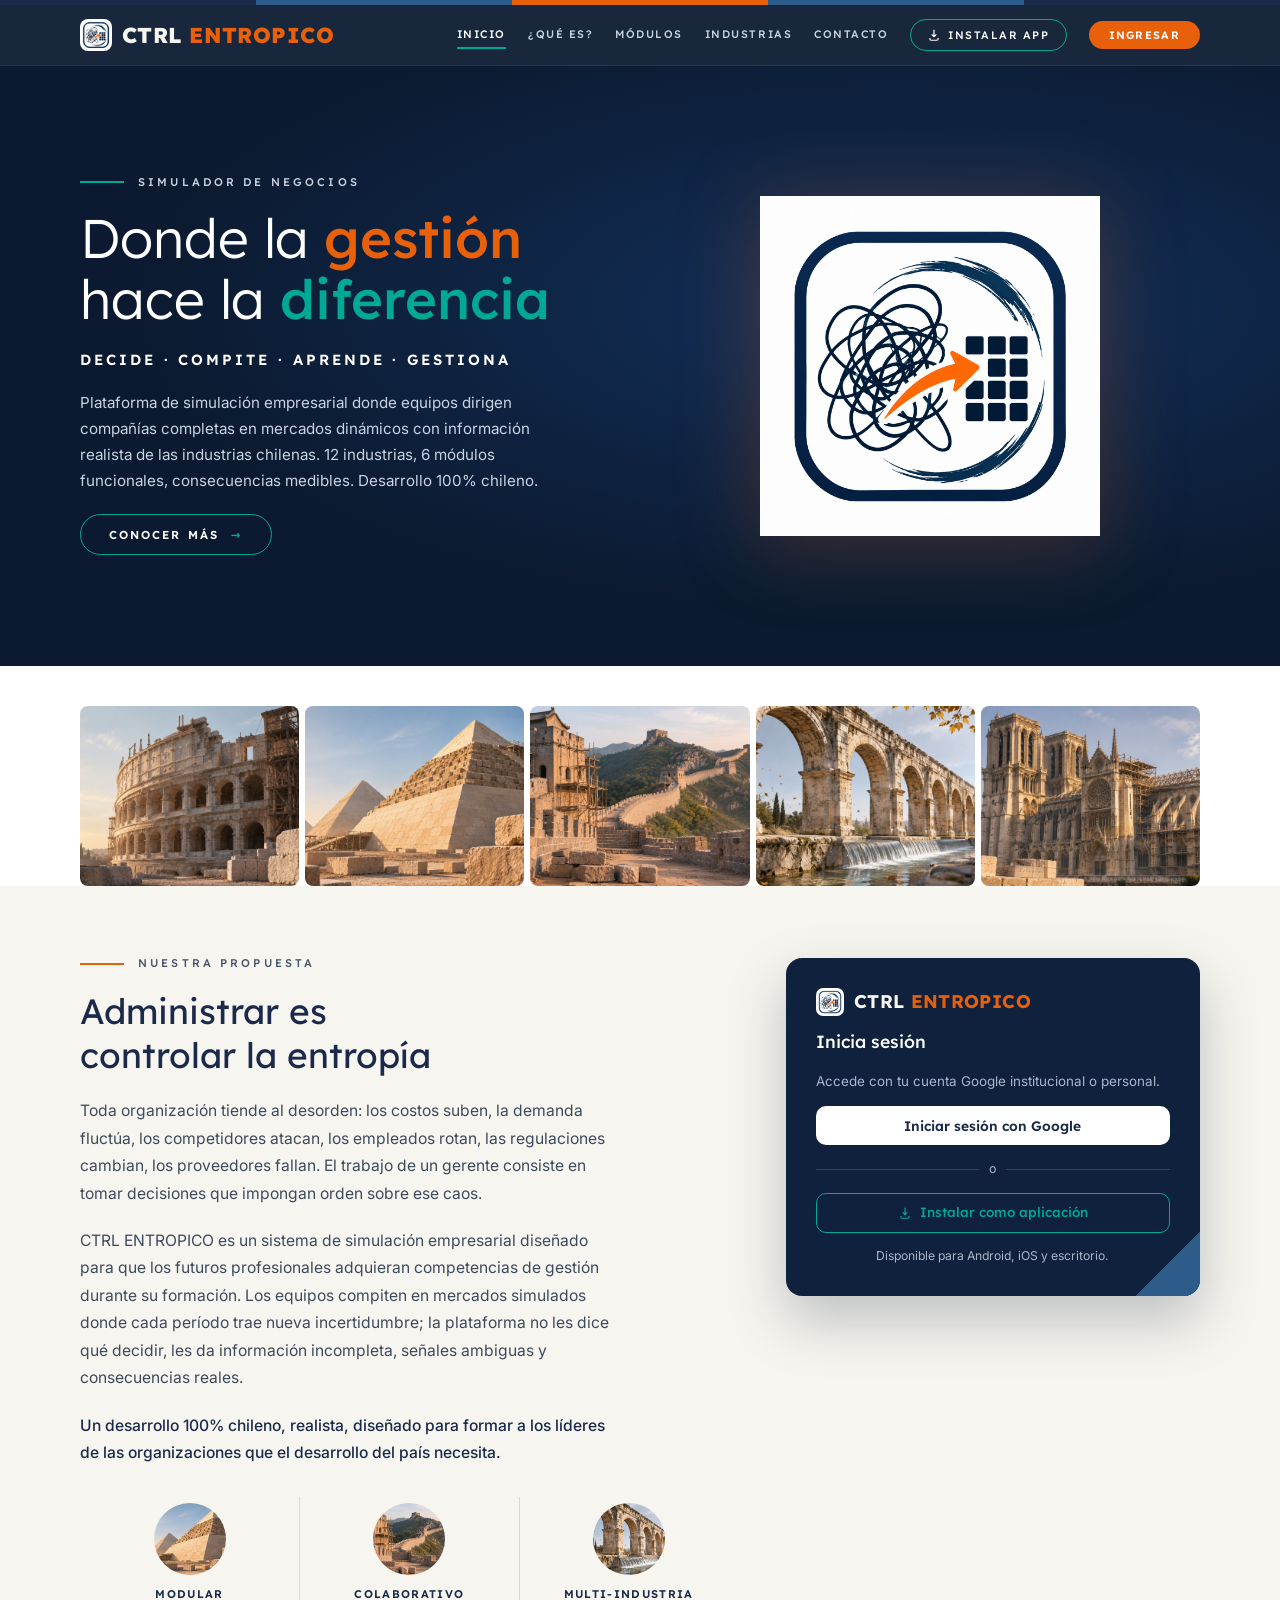
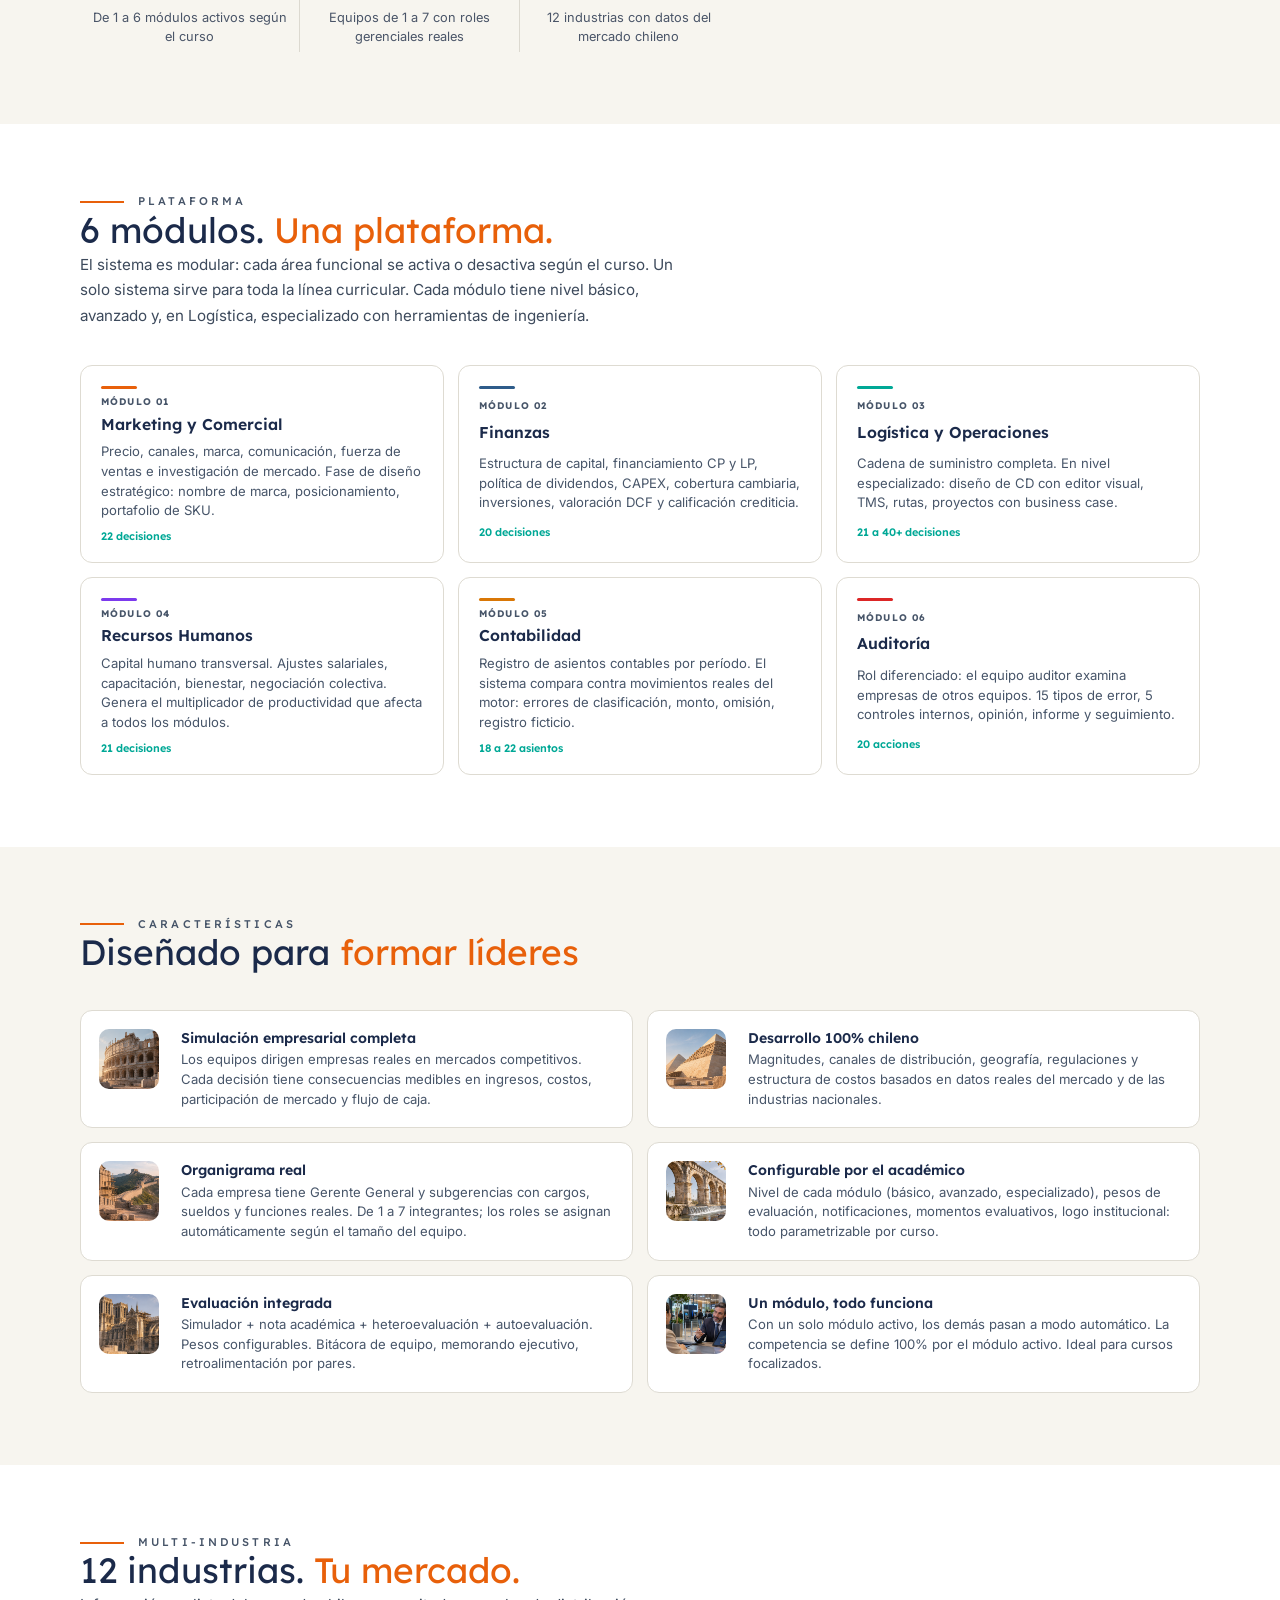
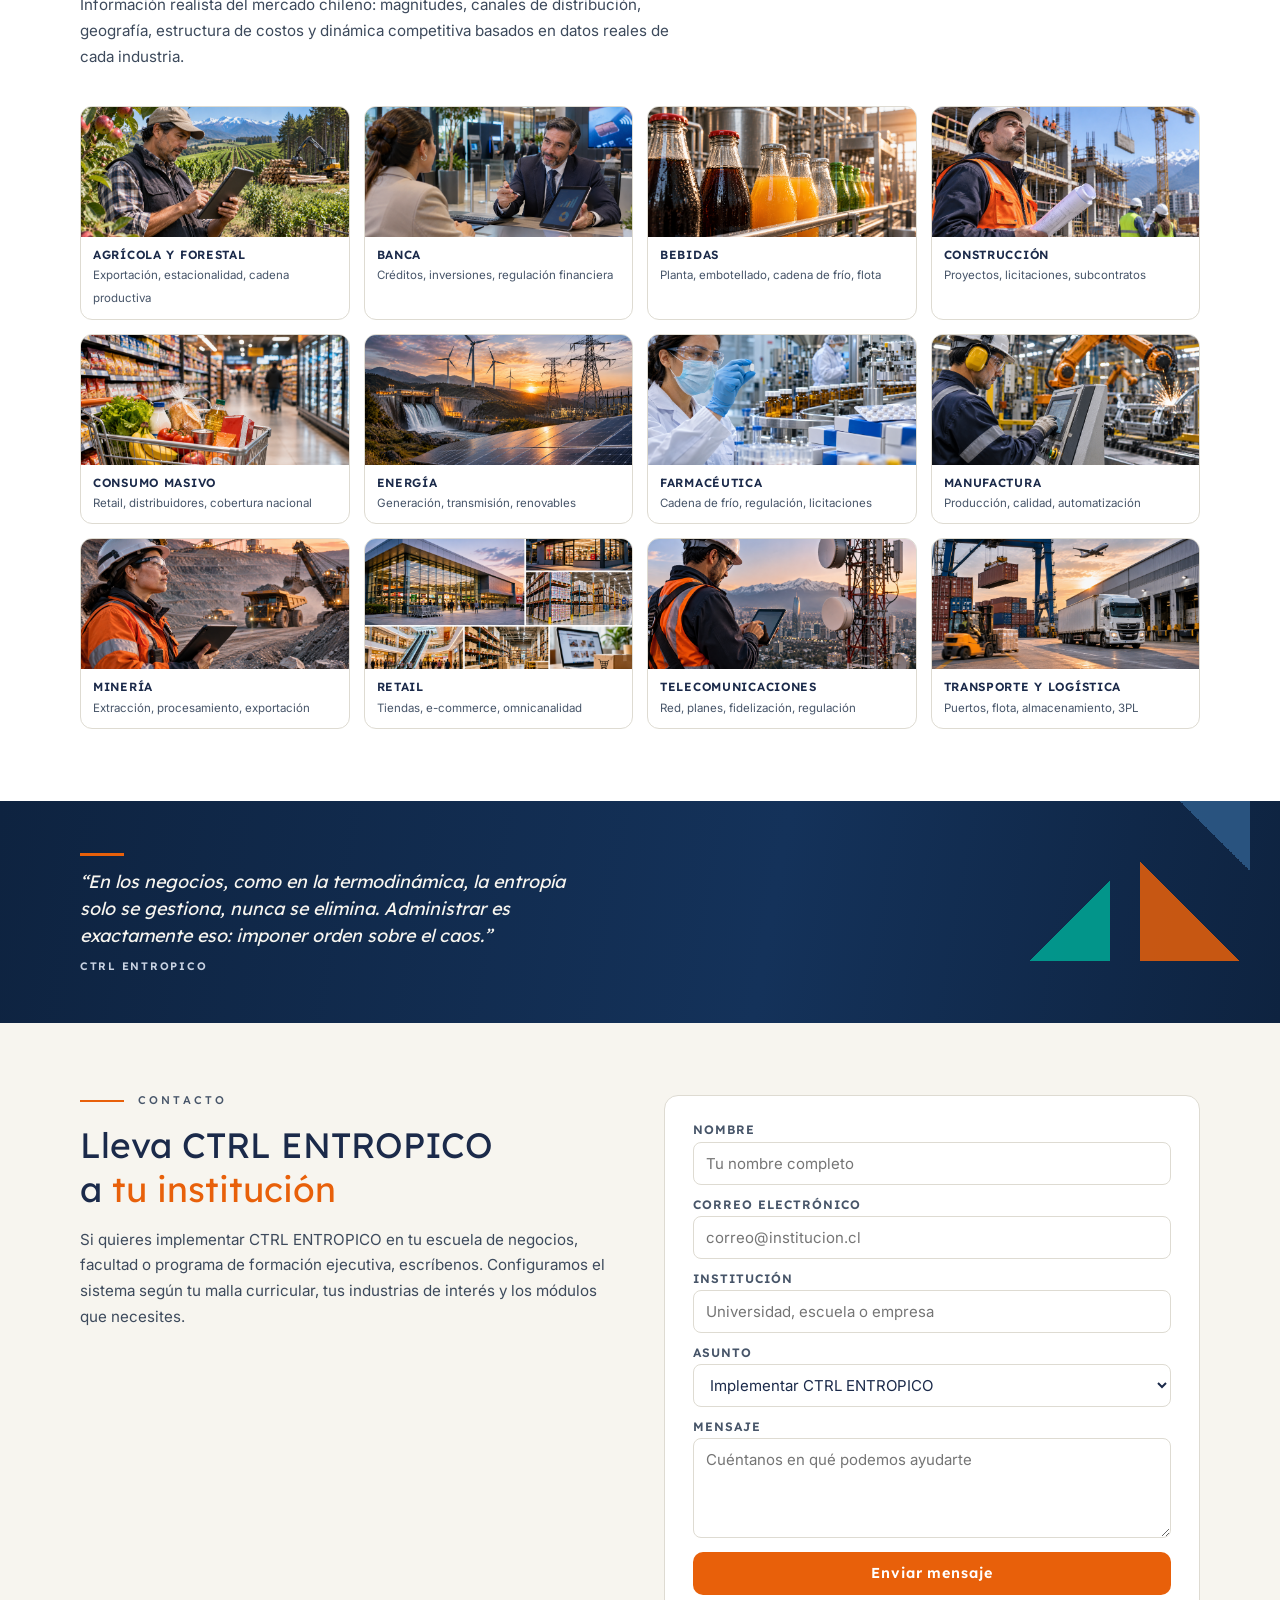
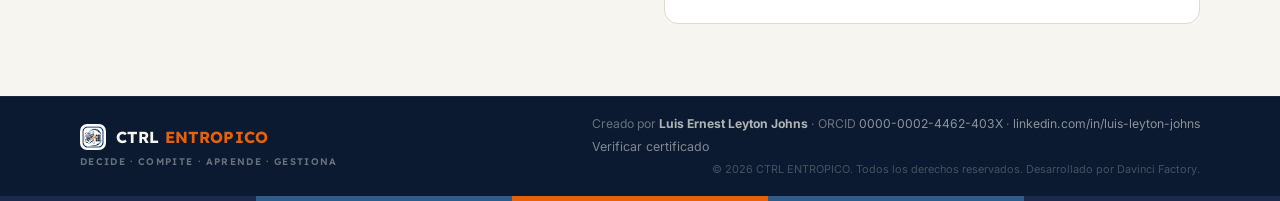
==== commit efd22cc5: "Add files via upload" ====
--- a/index.html
+++ b/index.html
@@ -683,43 +683,40 @@
   else{alert('Para instalar: abre el menú del navegador y selecciona "Instalar aplicación" o "Añadir a pantalla de inicio".');}
 });
 
-// Google Sign-In: inicializar cuando GSI cargue
-window.ceGsiListo = function() {
-  Auth.init({
-    onLogin: async function(usuario) {
-      // Verificar perfil en el backend
-      try {
-        const resp = await API.miPerfil();
-        if (!resp.ok) {
-          alert('Bienvenido/a. Tu cuenta no está registrada en ningún curso activo.');
-          return;
-        }
-        const perfil = resp.data;
-        if (!perfil.registrado) {
-          // Redirigir al registro
-          window.location.href = 'equipos.html';
-        } else if (perfil.rol === 'academico') {
-          window.location.href = 'admin.html';
-        } else {
-          // Estudiante registrado, ir a la app
-          window.location.href = 'equipos.html';
-        }
-      } catch(err) {
-        alert('Error al conectar con el servidor. Intenta nuevamente.');
-      }
-    },
-    onLogout: function() {}
-  });
-  Auth.mostrarBotonLogin('btn-google');
-};
+});
 </script>
 
 <script src="js/auth.js"></script>
 <script src="js/api.js"></script>
 <script>
 API.configurar('https://script.google.com/macros/s/AKfycbw6C9ihsdqUnD2jolAxeb2TFG3IDqzNcuAZP8MSk8J-qpseuY2KDxKB_8ub68oZvISi/exec');
+
+Auth.init({
+  onLogin: async function(usuario) {
+    try {
+      var resp = await API.miPerfil();
+      if (!resp.ok) {
+        alert('Bienvenido/a ' + usuario.nombre + '. Tu cuenta aún no está registrada en ningún curso activo.');
+        return;
+      }
+      var perfil = resp.data;
+      if (!perfil.registrado) {
+        window.location.href = 'equipos.html';
+      } else if (perfil.rol === 'academico') {
+        window.location.href = 'admin.html';
+      } else {
+        window.location.href = 'equipos.html';
+      }
+    } catch(err) {
+      alert('Error al conectar con el servidor.');
+    }
+  },
+  onLogout: function() {}
+});
+
+// Renderizar botón de Google (auth.js espera a que GSI cargue)
+Auth.mostrarBotonLogin('btn-google');
 </script>
-<script src="https://accounts.google.com/gsi/client" async defer onload="ceGsiListo()"></script>
 
 </body>
 </html>
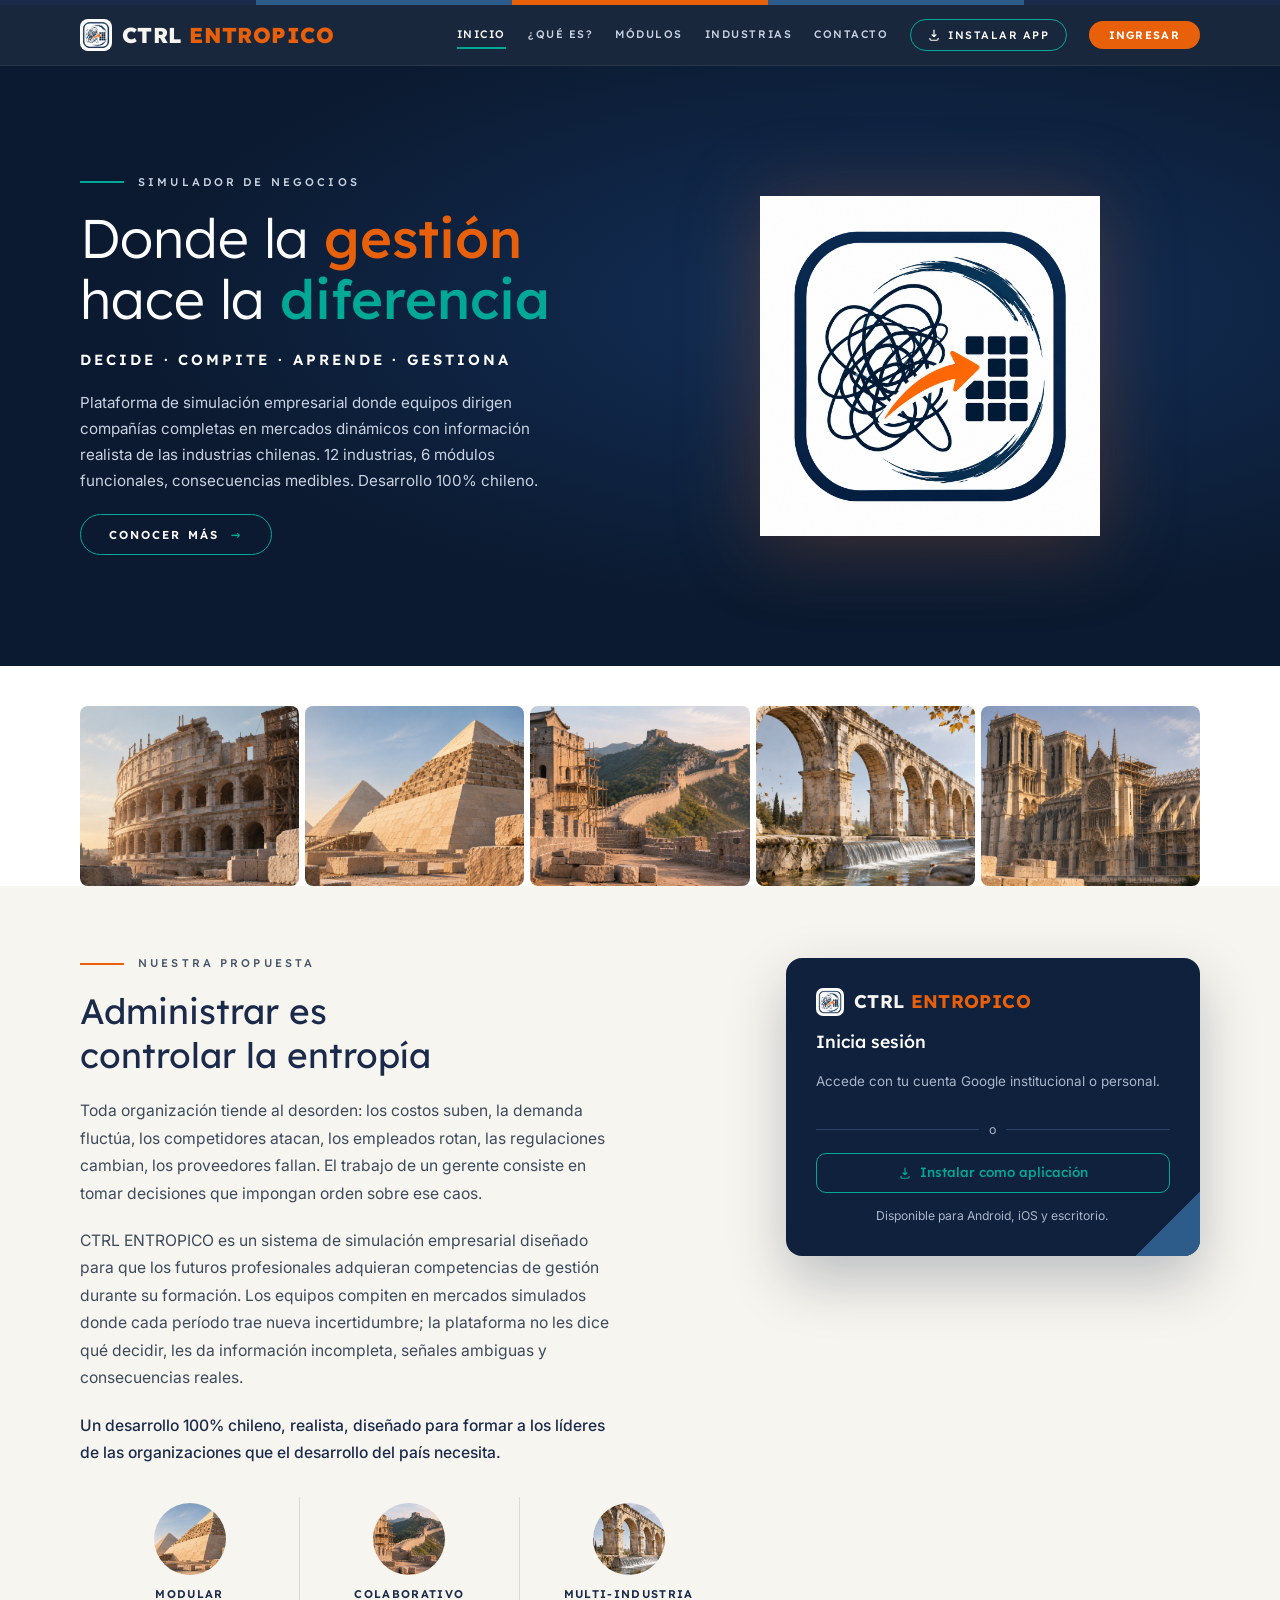
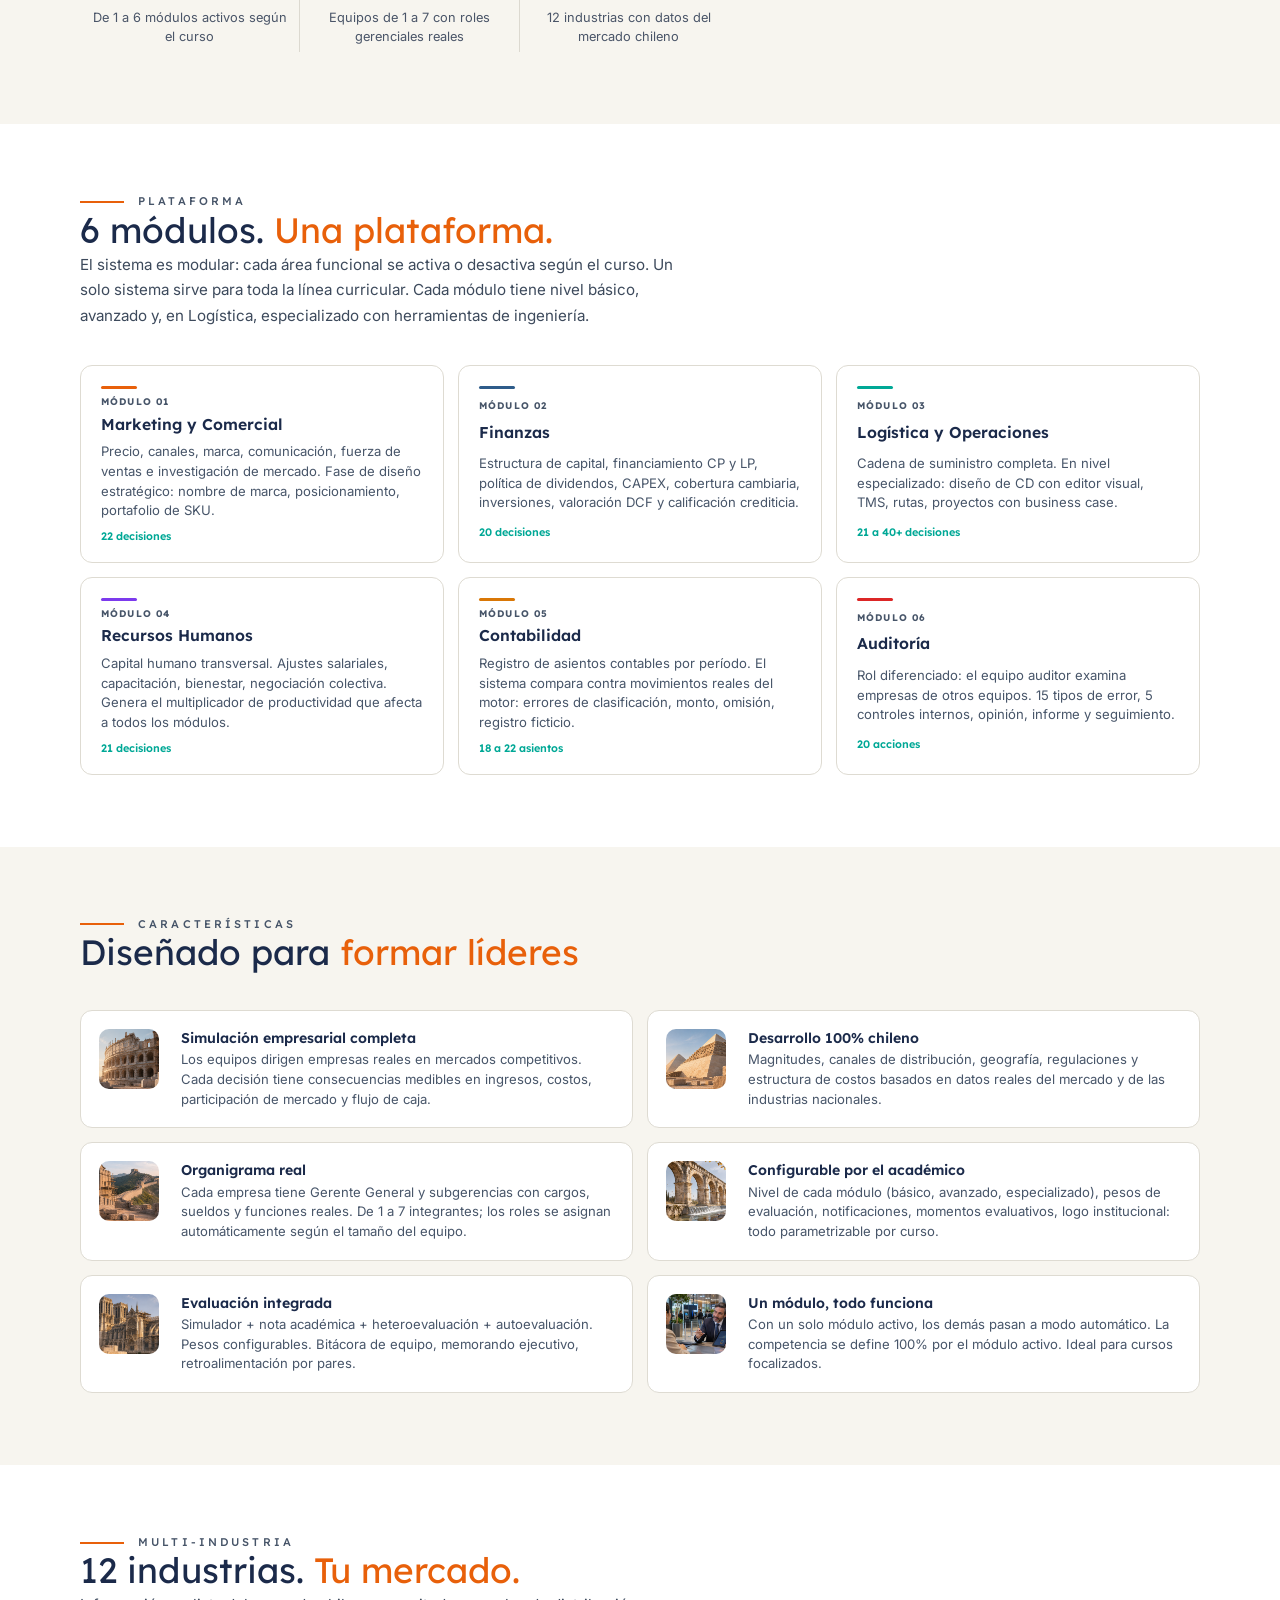
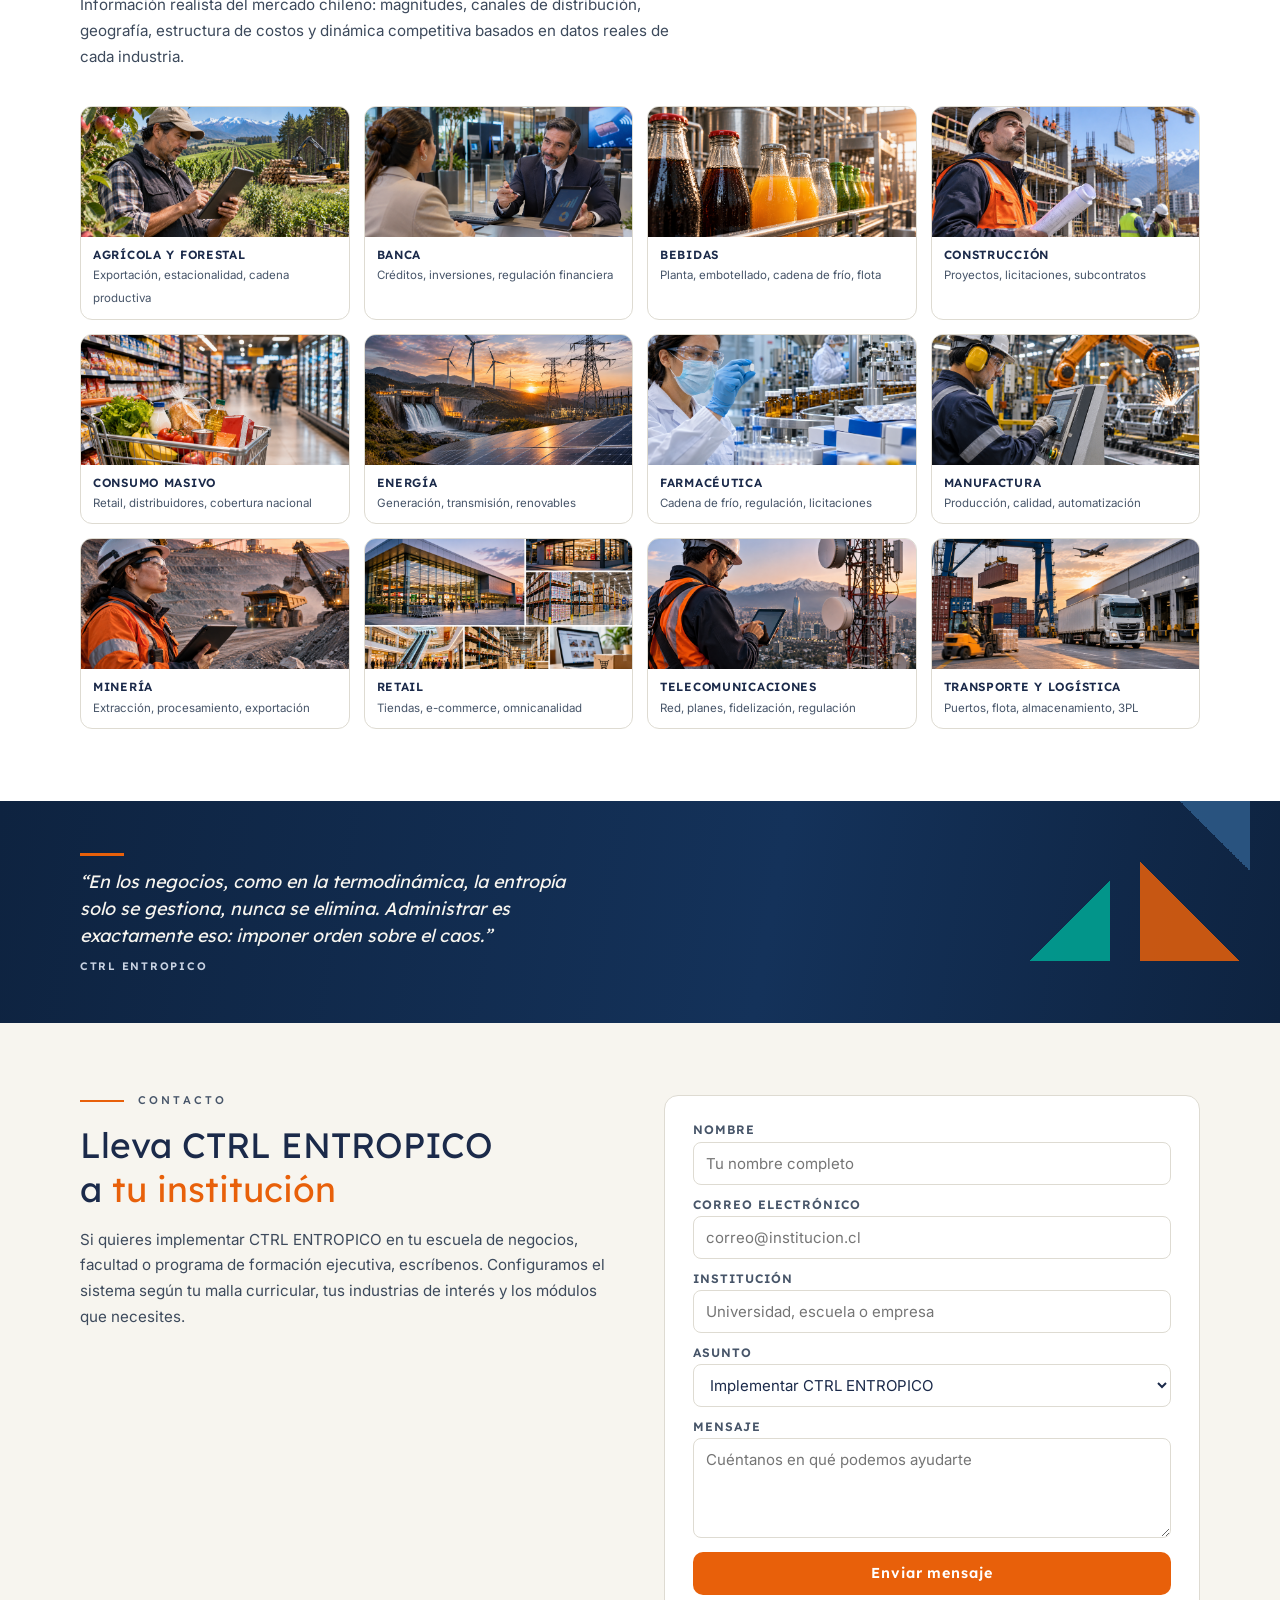
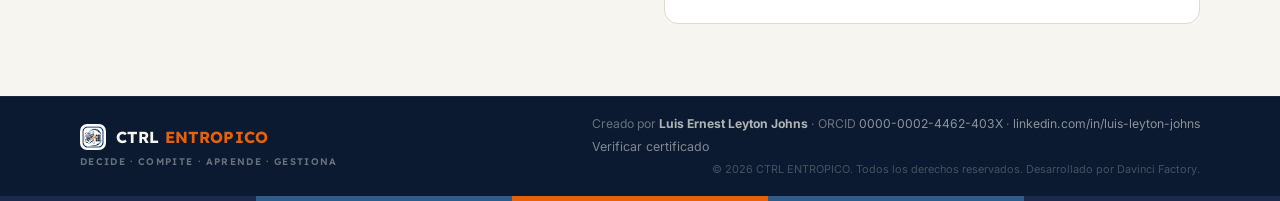
==== commit f2cd41e5: "Add files via upload" ====
--- a/index.html
+++ b/index.html
@@ -682,8 +682,6 @@
   if(deferredPrompt){deferredPrompt.prompt();deferredPrompt=null;}
   else{alert('Para instalar: abre el menú del navegador y selecciona "Instalar aplicación" o "Añadir a pantalla de inicio".');}
 });
-
-});
 </script>
 
 <script src="js/auth.js"></script>
